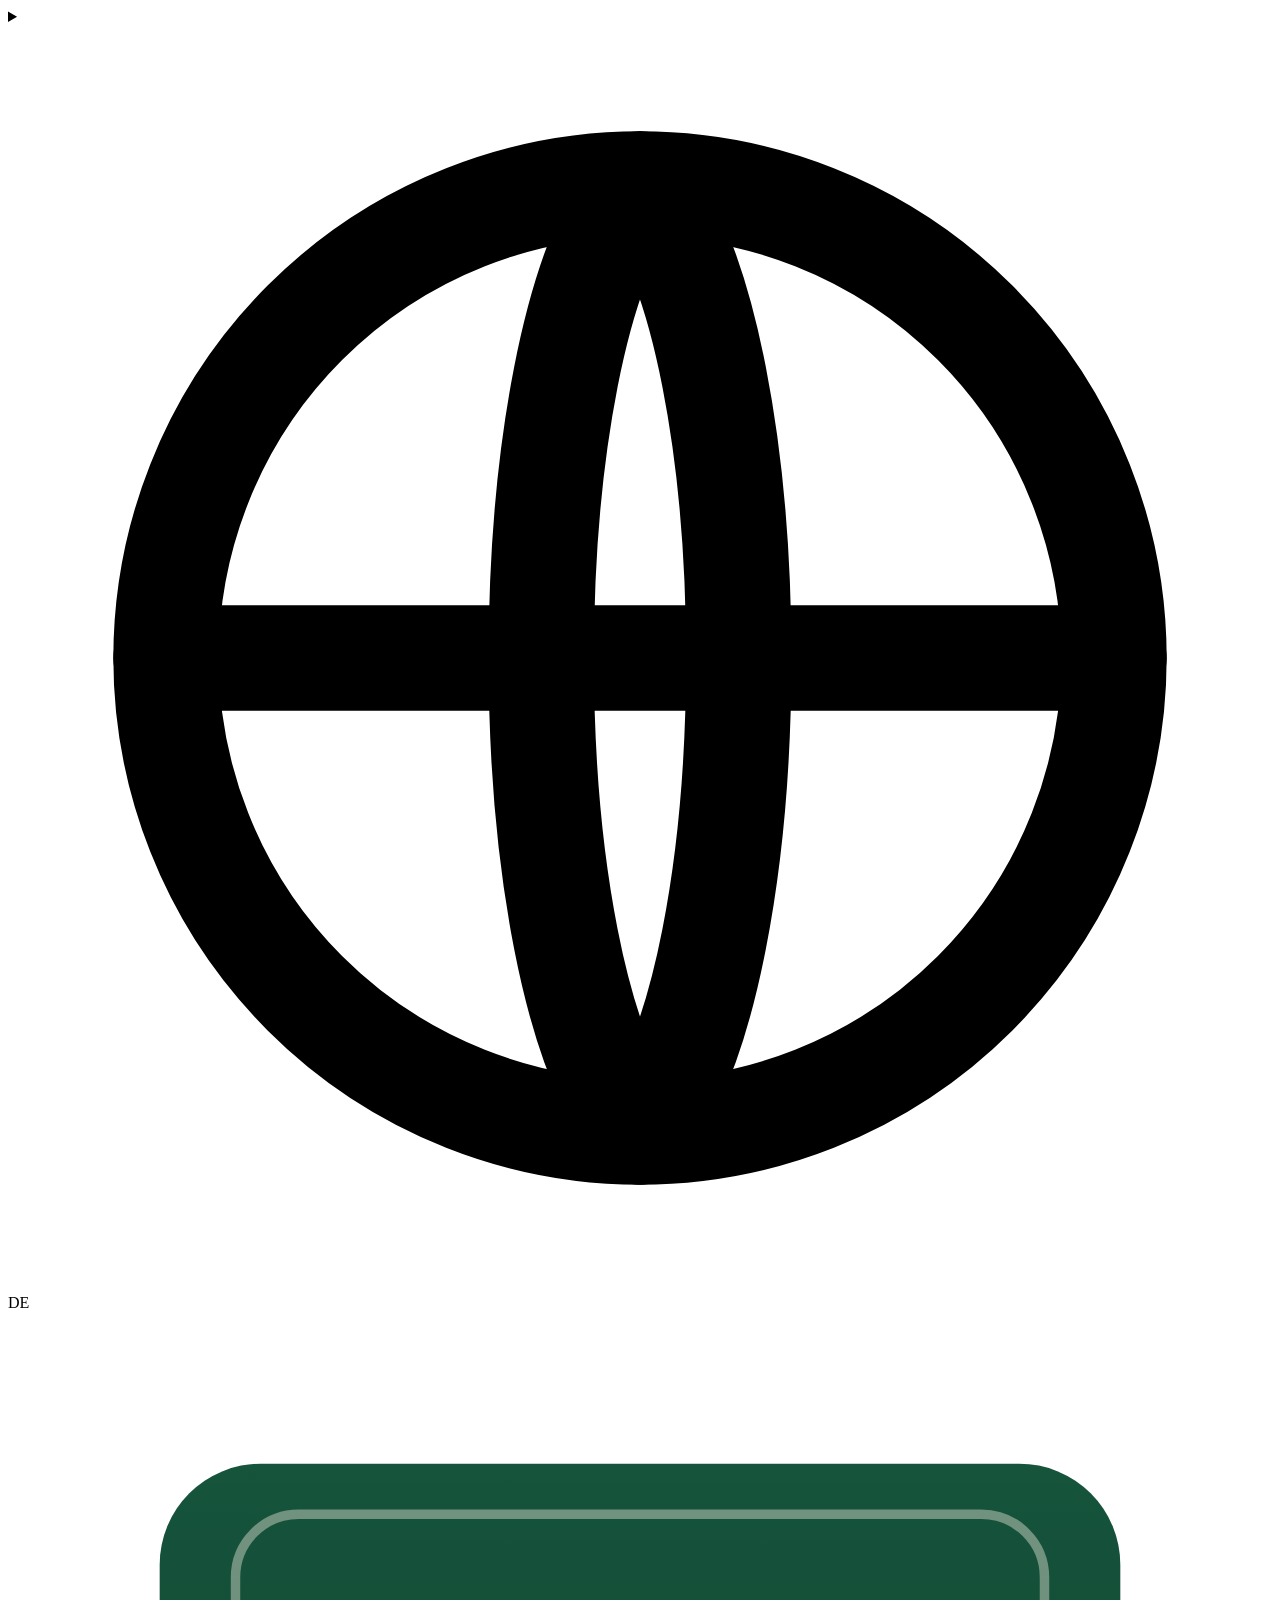
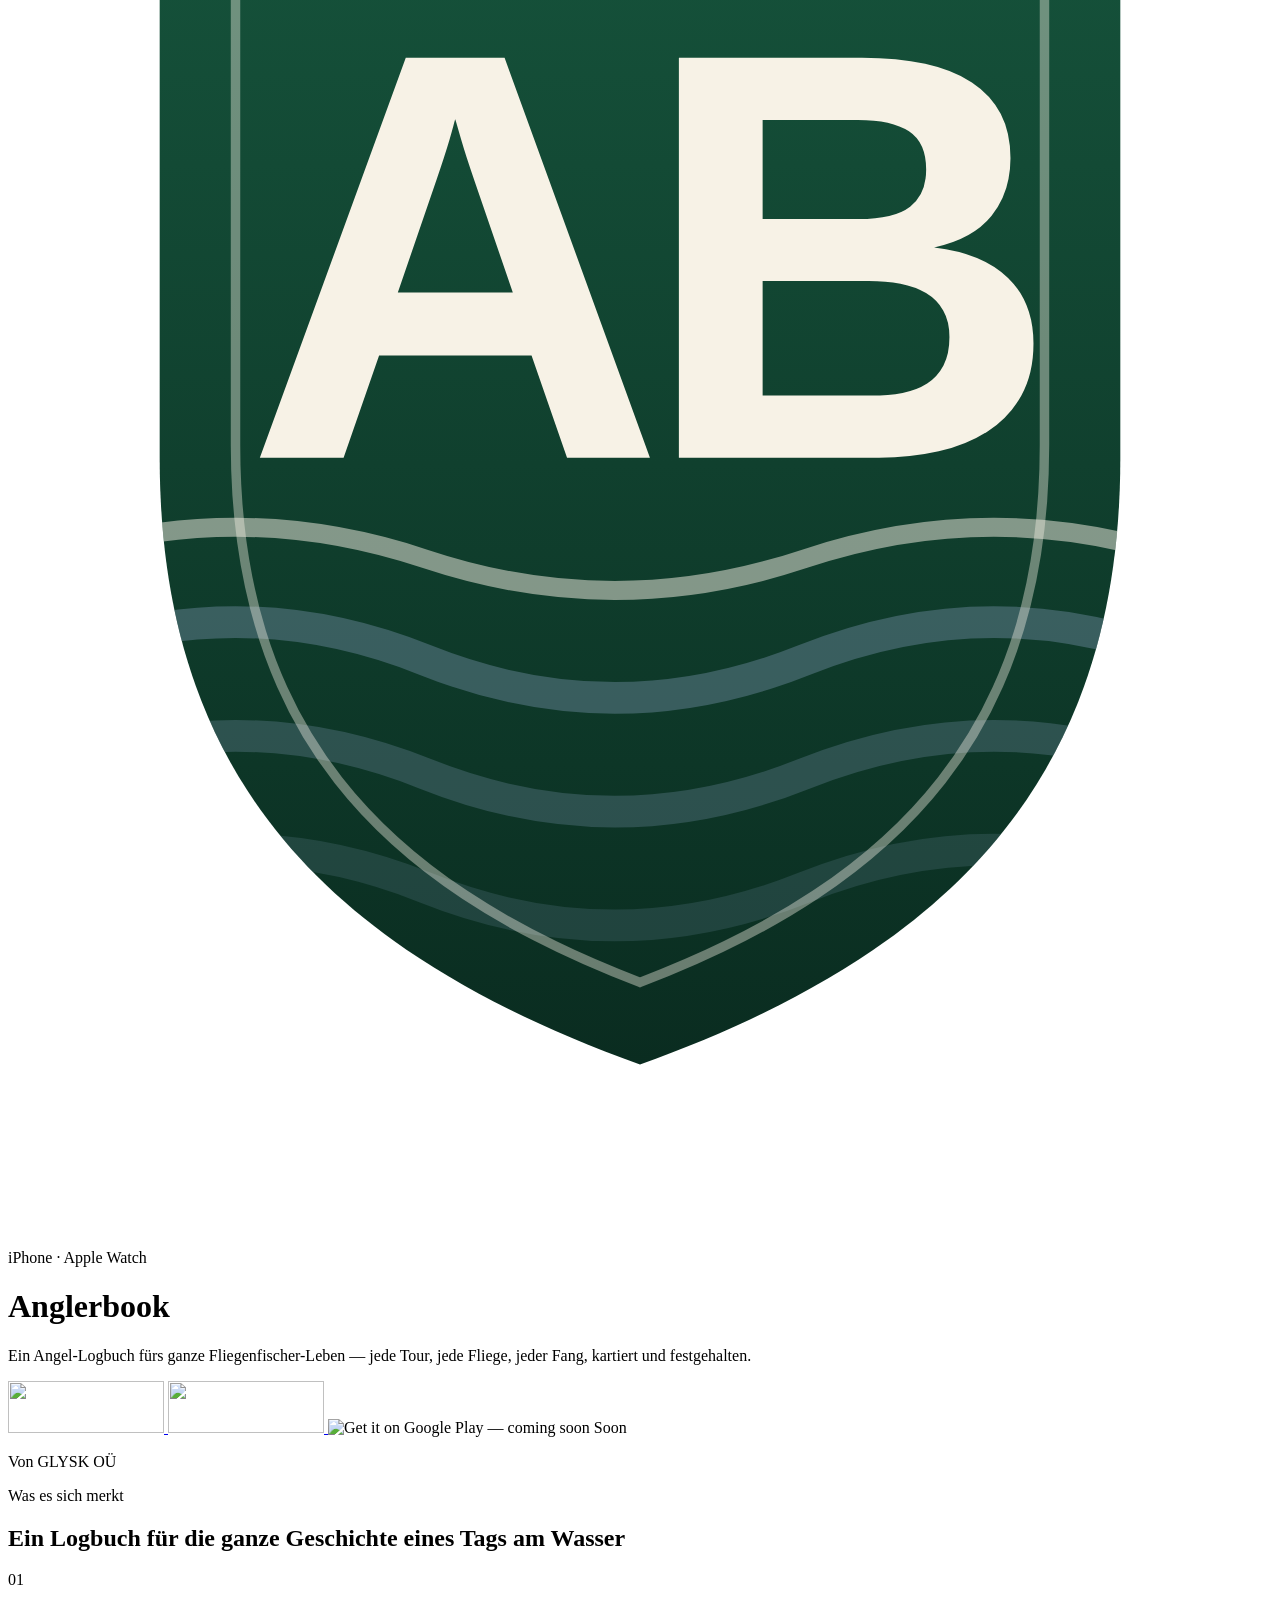
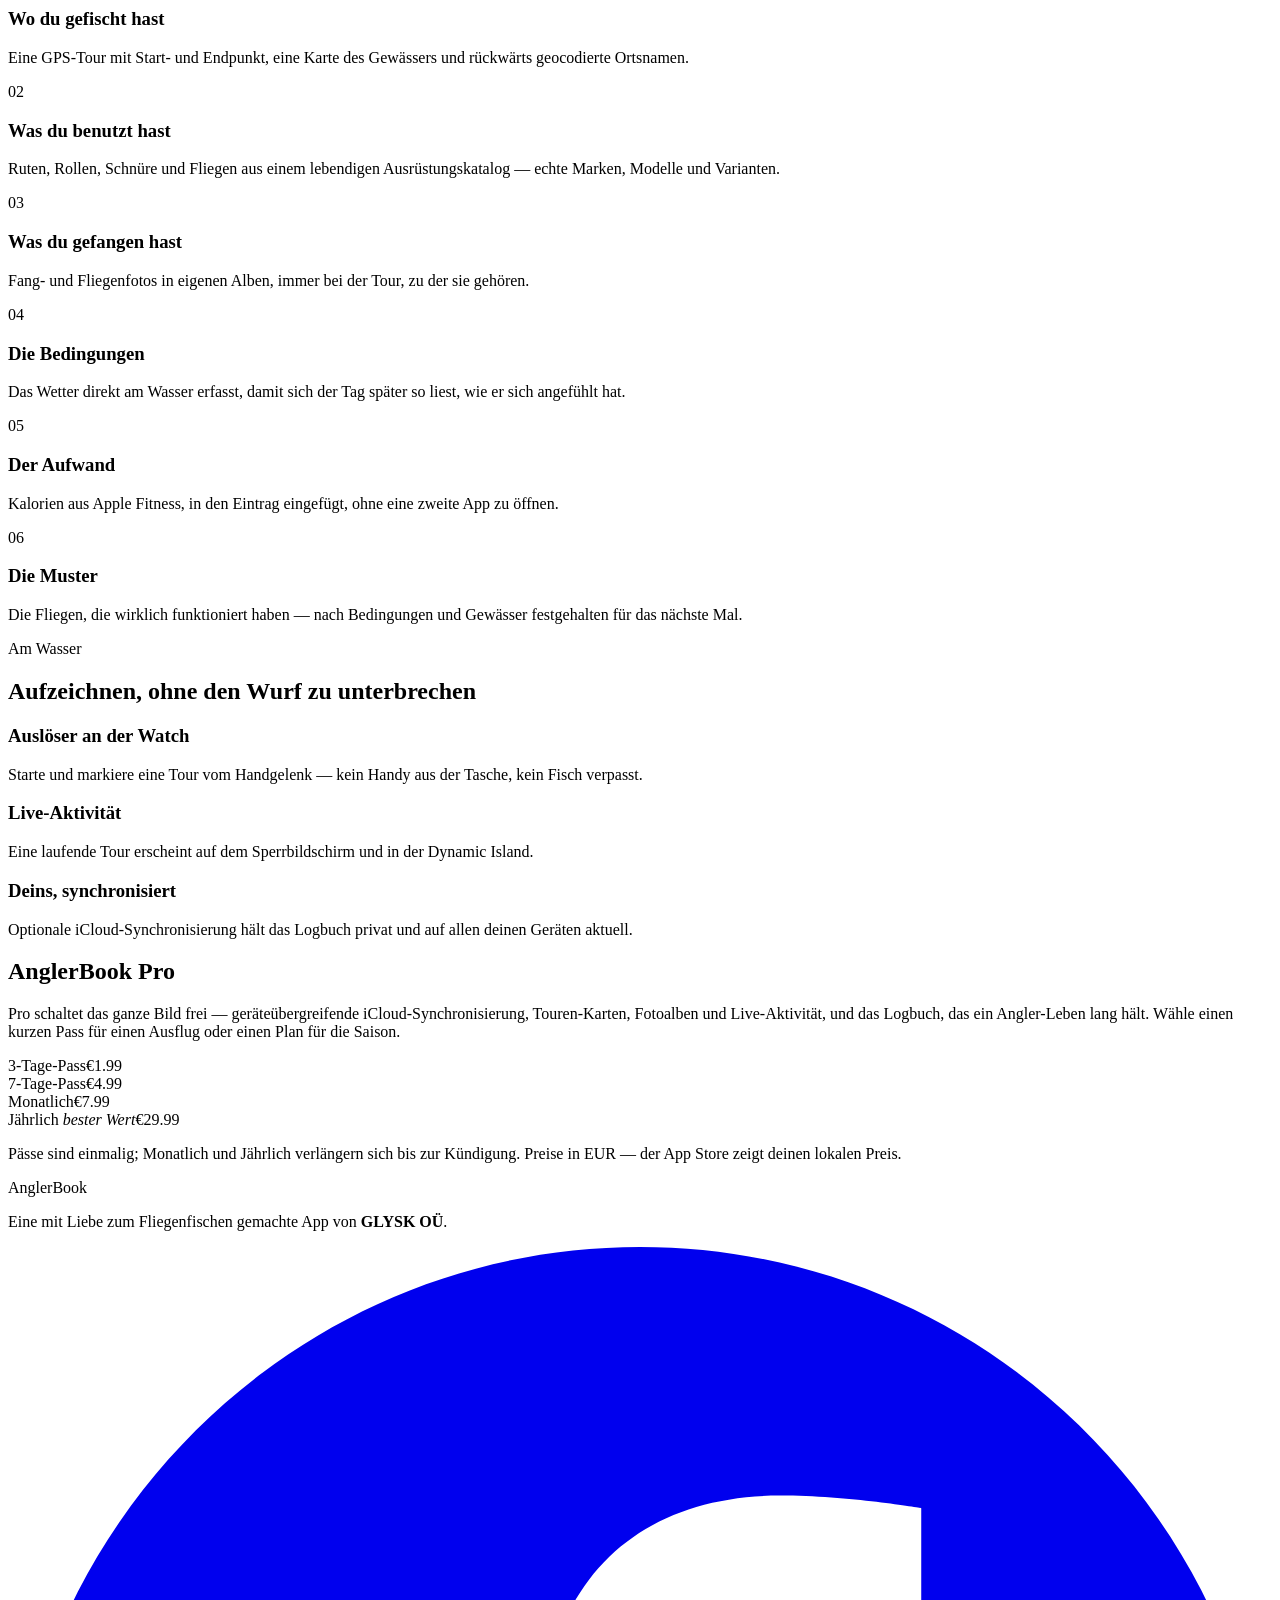
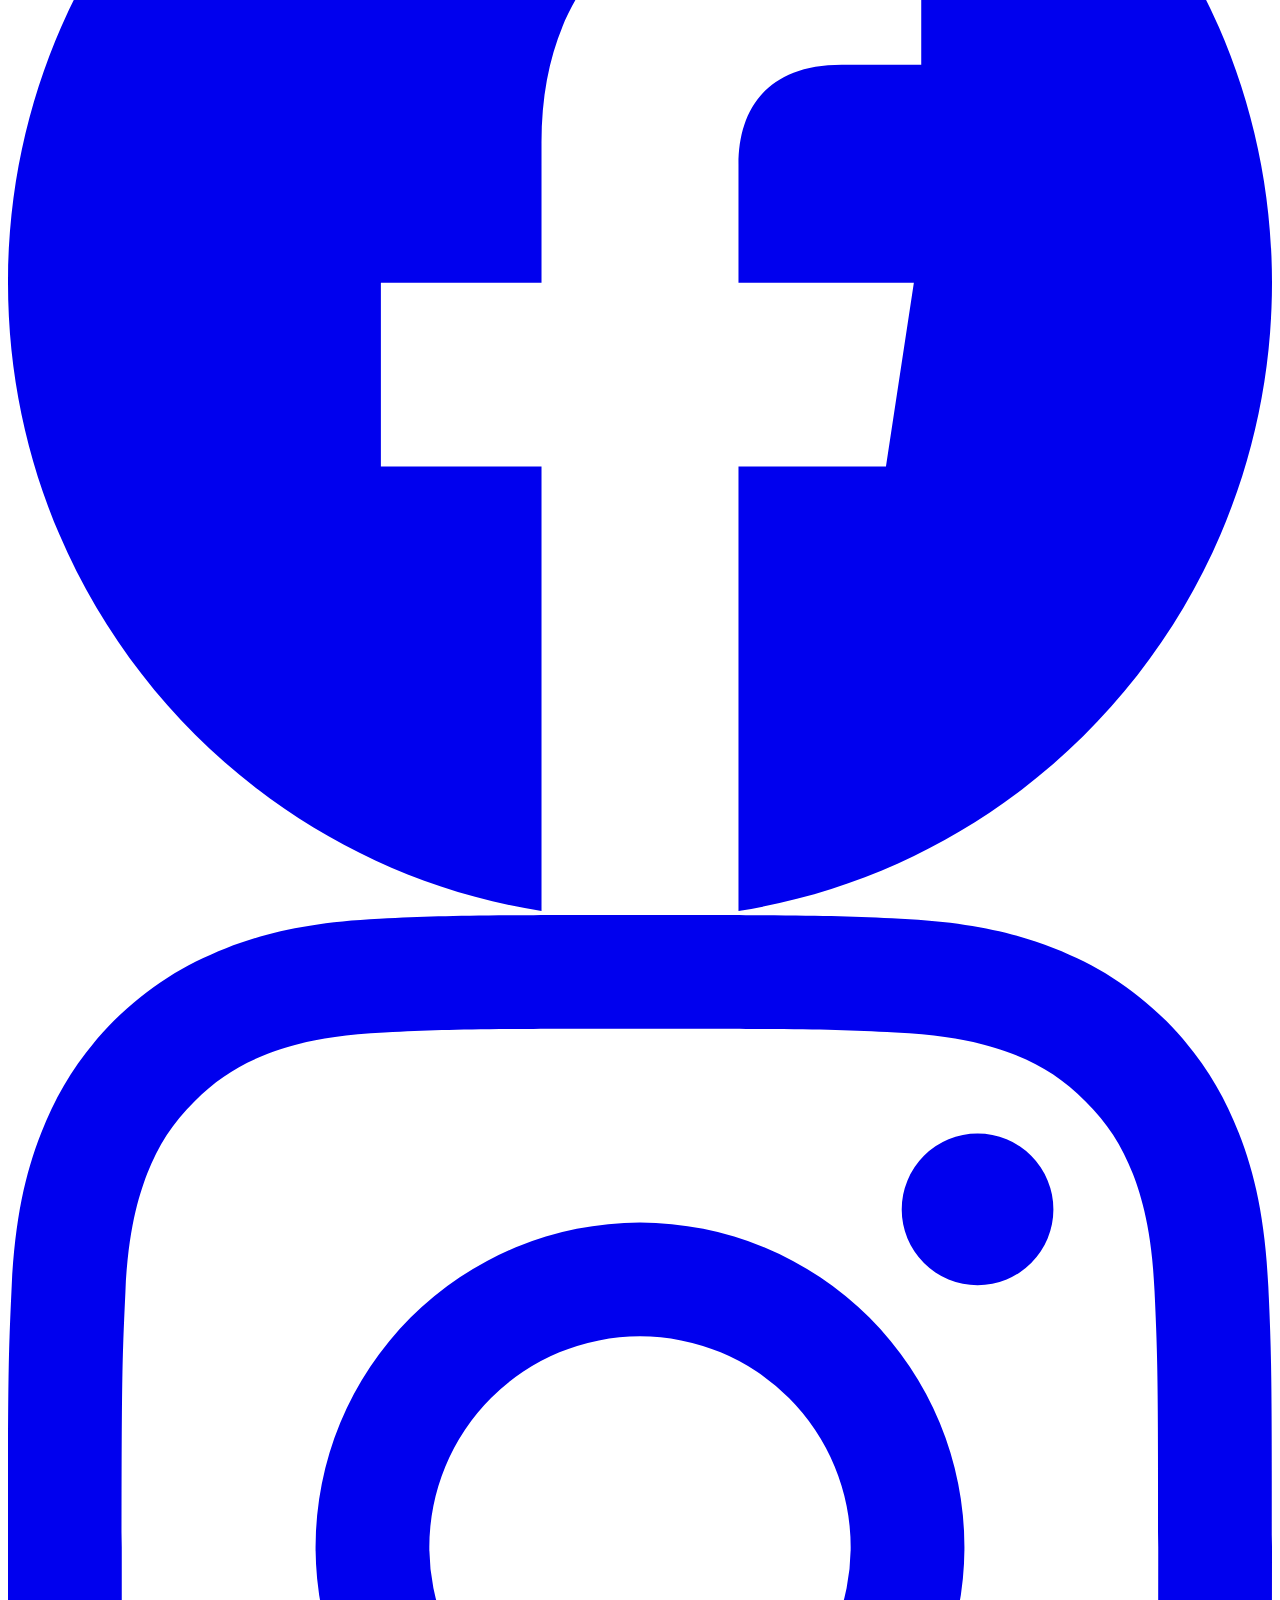
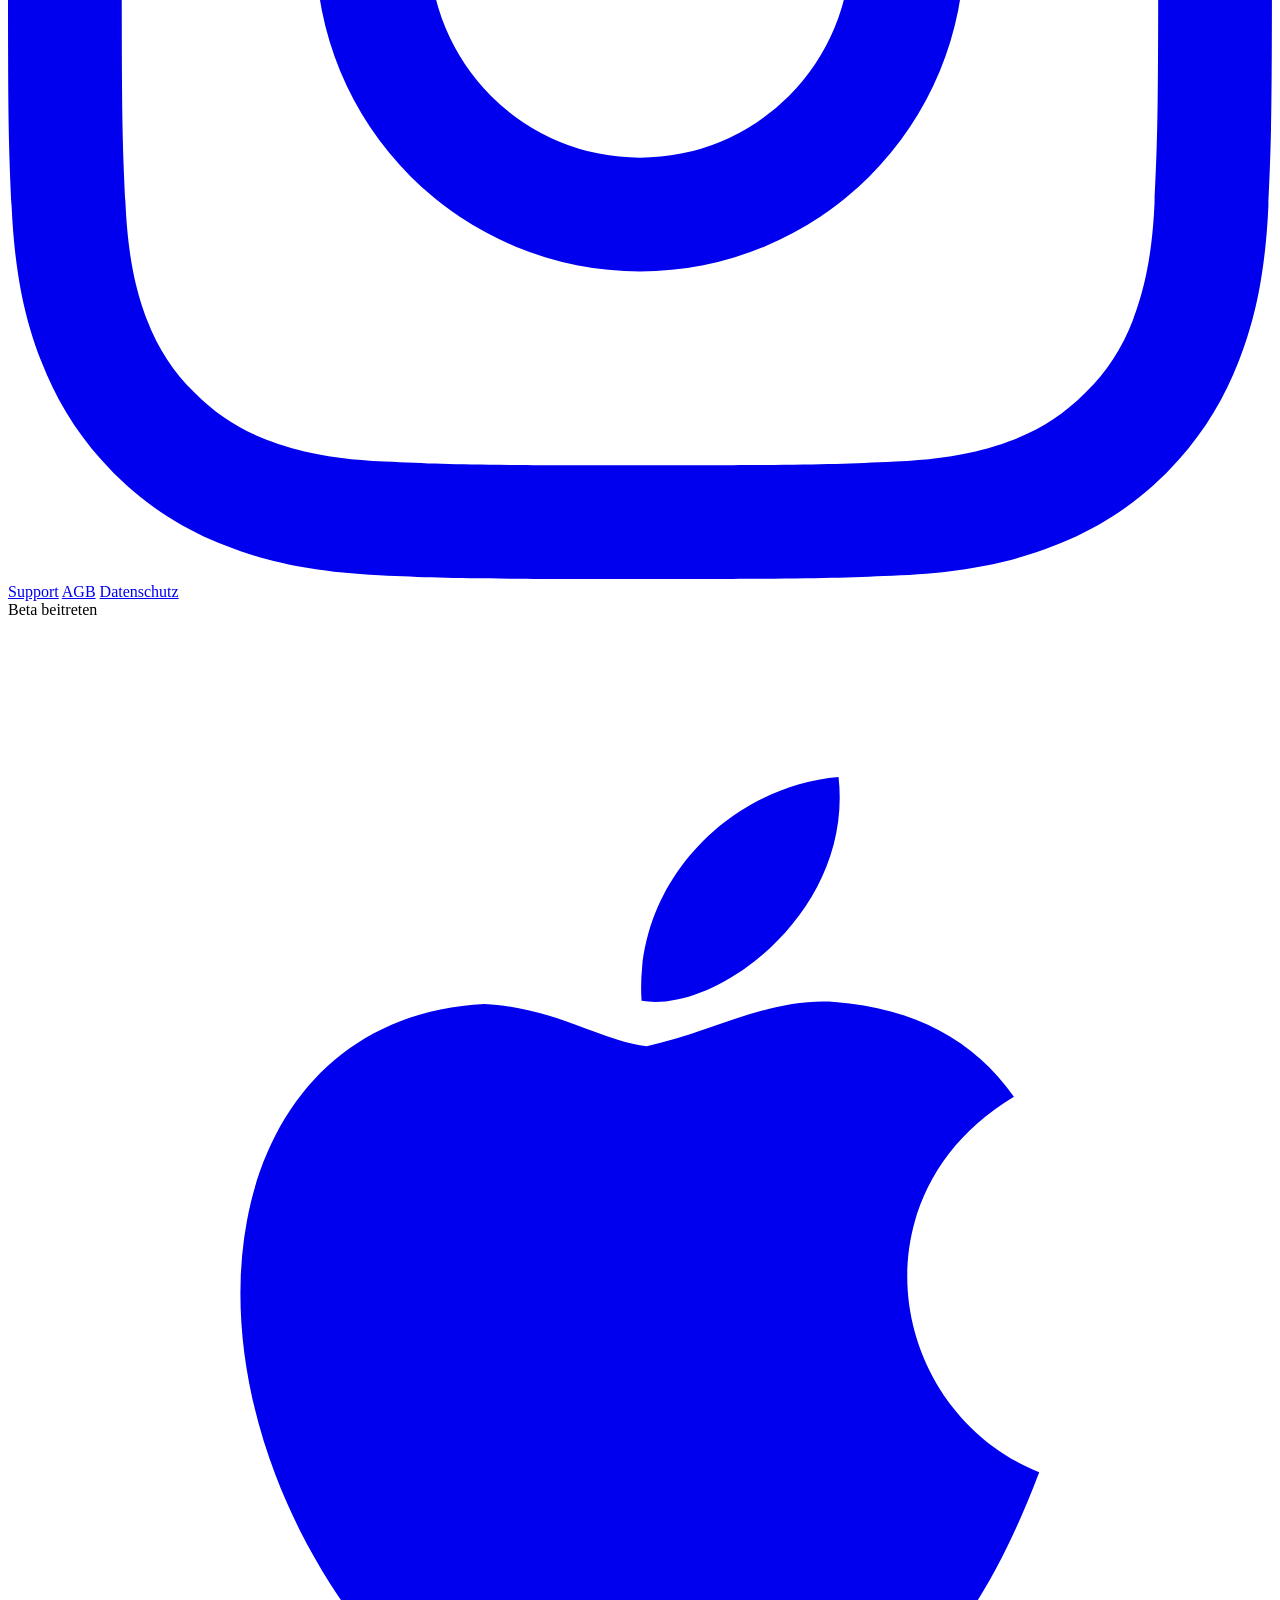
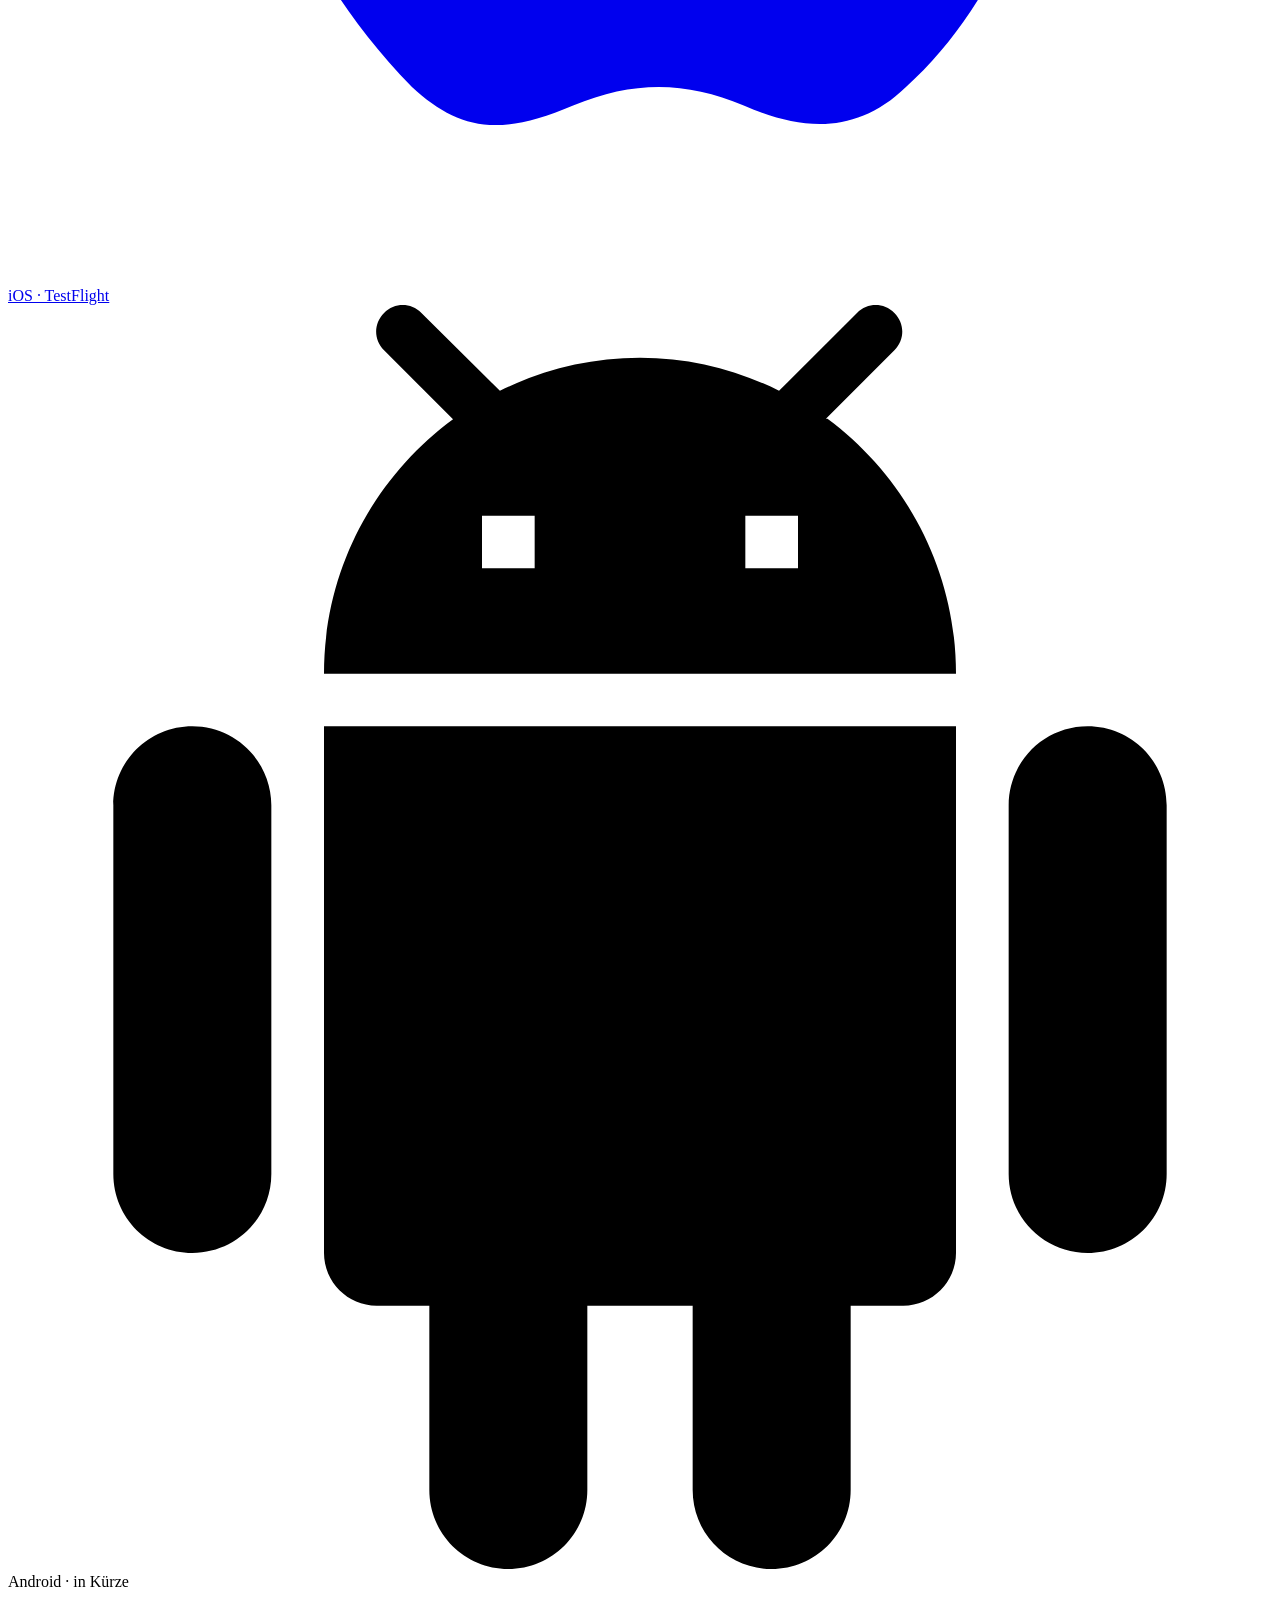
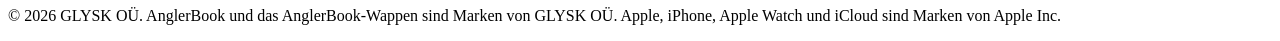
==== de/index.html @ 7aeb4dea "Remove the Gear catalog link from the site footer The catalog footer link is dropped from all eight " ====
<!DOCTYPE html>
<html lang="de">
<head>
<meta charset="utf-8">
<meta name="viewport" content="width=device-width, initial-scale=1">
<title>AnglerBook — Ein Angel-Logbuch fürs ganze Fliegenfischer-Leben</title>
<meta name="description" content="AnglerBook ist ein Fliegenfisch-Logbuch für iPhone und Apple Watch. Kartiere jede Tour, erfasse deine Ausrüstung und die Fliegen, die funktioniert haben, speichere Fangfotos und führe ein Logbuch, das ein Angler-Leben lang hält.">
<meta name="theme-color" content="#16543C">
<link rel="icon" href="/favicon.svg" type="image/svg+xml">
<link rel="apple-touch-icon" href="/favicon.svg">
<meta property="og:type" content="website">
<meta property="og:title" content="AnglerBook — Ein Angel-Logbuch fürs ganze Fliegenfischer-Leben">
<meta property="og:description" content="Kartiere jede Tour, erfasse deine Ausrüstung und die Fliegen, die funktioniert haben, und führe ein Logbuch, das ein Angler-Leben lang hält. Für iPhone und Apple Watch.">
<meta property="og:url" content="https://anglerbook.fun/de/">
<meta property="og:image" content="https://anglerbook.fun/og-image.png">
<meta name="twitter:card" content="summary_large_image">
<link rel="canonical" href="https://anglerbook.fun/de/">
<link rel="alternate" hreflang="en" href="https://anglerbook.fun/">
<link rel="alternate" hreflang="de" href="https://anglerbook.fun/de/">
<link rel="alternate" hreflang="it" href="https://anglerbook.fun/it/">
<link rel="alternate" hreflang="fr" href="https://anglerbook.fun/fr/">
<link rel="alternate" hreflang="x-default" href="https://anglerbook.fun/">
<link rel="stylesheet" href="/assets/style.css">
<script src="/assets/theme.js"></script>
</head>
<body>
<div id="site-controls">
  <details class="lang-menu">
    <summary class="lang-btn" aria-label="Sprache"><svg viewBox="0 0 24 24" fill="none" stroke="currentColor" stroke-width="2" stroke-linecap="round" stroke-linejoin="round"><circle cx="12" cy="12" r="9"/><line x1="3" y1="12" x2="21" y2="12"/><path d="M12 3c2.5 3 2.5 15 0 18M12 3c-2.5 3-2.5 15 0 18"/></svg><span>DE</span></summary>
    <div class="lang-pop">
      <a href="/">English</a>
      <a href="/de/" aria-current="true">Deutsch</a>
      <a href="/it/">Italiano</a>
      <a href="/fr/">Français</a>
    </div>
  </details>
</div>


<header class="hero">
  <div class="wrap">
    <div class="badge">
      <svg class="crest" viewBox="0 0 200 240" role="img" aria-label="AnglerBook-Wappen — ein AB-Monogramm über Wasser auf einem dunkelgrünen Schild">
        <defs>
          <linearGradient id="shieldG" x1="0" y1="0" x2="0" y2="1">
            <stop offset="0" stop-color="#16543C"/>
            <stop offset="1" stop-color="#0A2C20"/>
          </linearGradient>
          <clipPath id="shieldClip">
            <path d="M40,24 H160 a16,16 0 0 1 16,16 V118 C176,168 150,196 100,214 C50,196 24,168 24,118 V40 a16,16 0 0 1 16,-16 Z"/>
          </clipPath>
        </defs>
        <path d="M40,24 H160 a16,16 0 0 1 16,16 V118 C176,168 150,196 100,214 C50,196 24,168 24,118 V40 a16,16 0 0 1 16,-16 Z" fill="url(#shieldG)"/>
        <g clip-path="url(#shieldClip)">
          <g class="waterlines">
            <path d="M6,150 q30,-12 60,0 t60,0 t60,0 t60,0" fill="none" stroke="#5E7C8A" stroke-width="5" stroke-linecap="round" opacity="0.55"/>
            <path d="M6,168 q30,-12 60,0 t60,0 t60,0 t60,0" fill="none" stroke="#5E7C8A" stroke-width="5" stroke-linecap="round" opacity="0.40"/>
            <path d="M6,134 q30,-10 60,0 t60,0 t60,0 t60,0" fill="none" stroke="#F7F2E6" stroke-width="3" stroke-linecap="round" opacity="0.50"/>
            <path d="M6,186 q30,-12 60,0 t60,0 t60,0 t60,0" fill="none" stroke="#5E7C8A" stroke-width="5" stroke-linecap="round" opacity="0.26"/>
          </g>
        </g>
        <path d="M46,32 H154 a10,10 0 0 1 10,10 V116 C164,160 142,185 100,201 C58,185 36,160 36,116 V42 a10,10 0 0 1 10,-10 Z" fill="none" stroke="#F7F2E6" stroke-width="1.5" opacity="0.4"/>
        <text x="100" y="118" text-anchor="middle" fill="#F7F2E6" font-size="92" font-weight="800" font-family="'Big Shoulders Display', sans-serif" letter-spacing="-4">AB</text>
      </svg>

      <p class="eyebrow">iPhone · Apple Watch</p>
      <h1 class="wordmark">Angler<span class="b">book</span></h1>
      <p class="lede">Ein Angel-Logbuch fürs ganze Fliegenfischer-Leben — jede Tour, jede Fliege, jeder Fang, kartiert und festgehalten.</p>
      <div class="store-row">
<a class="appstore-cta" href="https://apps.apple.com/us/app/anglerbook/id6782159651" aria-label="AnglerBook im App Store laden">
        <img class="badge-light" src="/assets/app-store-badge-black-de.svg" alt="" width="156" height="52">
        <img class="badge-dark" src="/assets/app-store-badge-white-de.svg" alt="" width="156" height="52">
      </a>
        <span class="store-soon" role="img" aria-label="AnglerBook for Android — coming soon">
          <img class="gp-badge" src="/assets/google-play-badge.png" alt="Get it on Google Play — coming soon">
          <span class="soon-ribbon">Soon</span>
        </span>

      </div>
      <p class="credit">Von GLYSK&nbsp;OÜ</p>
    </div>
  </div>
</header>

<section id="log">
  <div class="wrap">
    <div class="section-head reveal">
      <span class="eyebrow">Was es sich merkt</span>
      <h2>Ein Logbuch für die ganze Geschichte eines Tags am Wasser</h2>
    </div>
  </div>
  <div class="features reveal">
    <div class="feature">
      <span class="num">01</span>
      <h3>Wo du gefischt hast</h3>
      <p>Eine GPS-Tour mit Start- und Endpunkt, eine Karte des Gewässers und rückwärts geocodierte Ortsnamen.</p>
    </div>
    <div class="feature">
      <span class="num">02</span>
      <h3>Was du benutzt hast</h3>
      <p>Ruten, Rollen, Schnüre und Fliegen aus einem lebendigen Ausrüstungskatalog — echte Marken, Modelle und Varianten.</p>
    </div>
    <div class="feature">
      <span class="num">03</span>
      <h3>Was du gefangen hast</h3>
      <p>Fang- und Fliegenfotos in eigenen Alben, immer bei der Tour, zu der sie gehören.</p>
    </div>
    <div class="feature">
      <span class="num">04</span>
      <h3>Die Bedingungen</h3>
      <p>Das Wetter direkt am Wasser erfasst, damit sich der Tag später so liest, wie er sich angefühlt hat.</p>
    </div>
    <div class="feature">
      <span class="num">05</span>
      <h3>Der Aufwand</h3>
      <p>Kalorien aus Apple Fitness, in den Eintrag eingefügt, ohne eine zweite App zu öffnen.</p>
    </div>
    <div class="feature">
      <span class="num">06</span>
      <h3>Die Muster</h3>
      <p>Die Fliegen, die wirklich funktioniert haben — nach Bedingungen und Gewässer festgehalten für das nächste Mal.</p>
    </div>
  </div>
</section>

<section class="band reveal">
  <div class="wrap">
    <div class="section-head">
      <span class="eyebrow">Am Wasser</span>
      <h2>Aufzeichnen, ohne den Wurf zu unterbrechen</h2>
    </div>
    <div class="grid">
      <div>
        <div class="line"></div>
        <h3>Auslöser an der Watch</h3>
        <p>Starte und markiere eine Tour vom Handgelenk — kein Handy aus der Tasche, kein Fisch verpasst.</p>
      </div>
      <div>
        <div class="line"></div>
        <h3>Live-Aktivität</h3>
        <p>Eine laufende Tour erscheint auf dem Sperrbildschirm und in der Dynamic Island.</p>
      </div>
      <div>
        <div class="line"></div>
        <h3>Deins, synchronisiert</h3>
        <p>Optionale iCloud-Synchronisierung hält das Logbuch privat und auf allen deinen Geräten aktuell.</p>
      </div>
    </div>
  </div>
</section>

<section class="pro" id="pro">
  <div class="wrap">
    <div class="panel reveal">
      <div>
        <h2>AnglerBook Pro</h2>
        <p>Pro schaltet das ganze Bild frei — geräteübergreifende iCloud-Synchronisierung, Touren-Karten, Fotoalben und Live-Aktivität, und das Logbuch, das ein Angler-Leben lang hält. Wähle einen kurzen Pass für einen Ausflug oder einen Plan für die Saison.</p>
      </div>
      <div class="pro-plans-col">
        <div class="pro-plans">
          <div class="plan"><span class="plan-name">3-Tage-Pass</span><span class="plan-price">&euro;1.99</span></div>
          <div class="plan"><span class="plan-name">7-Tage-Pass</span><span class="plan-price">&euro;4.99</span></div>
          <div class="plan"><span class="plan-name">Monatlich</span><span class="plan-price">&euro;7.99</span></div>
          <div class="plan is-best"><span class="plan-name">Jährlich <em>bester Wert</em></span><span class="plan-price">&euro;29.99</span></div>
        </div>
        <p class="plan-foot">Pässe sind einmalig; Monatlich und Jährlich verlängern sich bis zur Kündigung. Preise in EUR — der App Store zeigt deinen lokalen Preis.</p>
      </div>
    </div>
  </div>
</section>

<footer class="site-foot">
  <div class="wrap">
    <div class="foot-grid">
      <div>
        <div class="foot-mark">AnglerBook</div>
        <p class="foot-credit">Eine mit Liebe zum Fliegenfischen gemachte App von <strong>GLYSK&nbsp;OÜ</strong>.</p>
        <div class="foot-social">
          <a href="https://www.facebook.com/profile.php?id=61591862342798" target="_blank" rel="noopener" aria-label="AnglerBook on Facebook"><svg viewBox="0 0 24 24" fill="currentColor" aria-hidden="true"><path d="M24 12.07C24 5.4 18.63 0 12 0S0 5.4 0 12.07C0 18.1 4.39 23.1 10.13 24v-8.44H7.08v-3.49h3.05V9.41c0-3.02 1.79-4.69 4.53-4.69 1.31 0 2.68.24 2.68.24v2.97h-1.51c-1.49 0-1.96.93-1.96 1.89v2.25h3.33l-.53 3.49h-2.8V24C19.61 23.1 24 18.1 24 12.07z"/></svg></a>
          <a href="https://www.instagram.com/anglerbook.fun/" target="_blank" rel="noopener" aria-label="AnglerBook on Instagram"><svg viewBox="0 0 24 24" fill="currentColor" aria-hidden="true"><path d="M12 2.16c3.2 0 3.58.01 4.85.07 1.17.05 1.8.25 2.23.41.56.22.96.48 1.38.9.42.42.68.82.9 1.38.16.42.36 1.06.41 2.23.06 1.27.07 1.65.07 4.85s-.01 3.58-.07 4.85c-.05 1.17-.25 1.8-.41 2.23-.22.56-.48.96-.9 1.38-.42.42-.82.68-1.38.9-.42.16-1.06.36-2.23.41-1.27.06-1.65.07-4.85.07s-3.58-.01-4.85-.07c-1.17-.05-1.8-.25-2.23-.41-.56-.22-.96-.48-1.38-.9-.42-.42-.68-.82-.9-1.38-.16-.42-.36-1.06-.41-2.23-.06-1.27-.07-1.65-.07-4.85s.01-3.58.07-4.85c.05-1.17.25-1.8.41-2.23.22-.56.48-.96.9-1.38.42-.42.82-.68 1.38-.9.42-.16 1.06-.36 2.23-.41 1.27-.06 1.65-.07 4.85-.07M12 0C8.74 0 8.33.01 7.05.07 5.78.13 4.9.33 4.14.63 3.35.94 2.68 1.35 2.01 2.01 1.35 2.68.94 3.35.63 4.14.33 4.9.13 5.78.07 7.05.01 8.33 0 8.74 0 12s.01 3.67.07 4.95c.06 1.27.26 2.15.56 2.91.31.79.72 1.46 1.38 2.13.67.66 1.34 1.07 2.13 1.38.76.3 1.64.5 2.91.56C8.33 23.99 8.74 24 12 24s3.67-.01 4.95-.07c1.27-.06 2.15-.26 2.91-.56.79-.31 1.46-.72 2.13-1.38.66-.67 1.07-1.34 1.38-2.13.3-.76.5-1.64.56-2.91.06-1.28.07-1.69.07-4.95s-.01-3.67-.07-4.95c-.06-1.27-.26-2.15-.56-2.91-.31-.79-.72-1.46-1.38-2.13-.67-.66-1.34-1.07-2.13-1.38-.76-.3-1.64-.5-2.91-.56C15.67.01 15.26 0 12 0z M12 5.84A6.16 6.16 0 1 0 12 18.16 6.16 6.16 0 0 0 12 5.84M12 16a4 4 0 1 1 0-8 4 4 0 0 1 0 8z M18.41 4.15a1.44 1.44 0 1 0 0 2.88 1.44 1.44 0 0 0 0-2.88z"/></svg></a>
        </div>

      </div>
      <nav class="foot-links" aria-label="Fußzeile">
        <a href="/support.html">Support</a>
        <a href="/terms.html">AGB</a>
        <a href="/privacy.html">Datenschutz</a>
      </nav>
    </div>
    <div class="foot-beta">
      <span class="foot-beta-label">Beta beitreten</span>
      <a class="beta-btn" href="https://testflight.apple.com/join/9vwJfqD3" target="_blank" rel="noopener">
        <svg viewBox="0 0 24 24" aria-hidden="true" fill="currentColor"><path d="M17.05 20.28c-.98.95-2.05.8-3.08.35-1.09-.46-2.09-.48-3.24 0-1.44.62-2.2.44-3.06-.35C2.79 15.25 3.51 7.59 9.05 7.31c1.35.07 2.29.74 3.08.8 1.18-.24 2.31-.93 3.57-.84 1.51.12 2.65.72 3.4 1.8-3.12 1.87-2.38 5.98.48 7.13-.57 1.5-1.31 2.99-2.54 4.09zM12.03 7.25c-.15-2.23 1.66-4.07 3.74-4.25.29 2.58-2.34 4.5-3.74 4.25z"/></svg>
        iOS &middot; TestFlight
      </a>
      <span class="beta-btn is-soon" aria-disabled="true">
        <svg viewBox="0 0 24 24" aria-hidden="true" fill="currentColor"><path d="M6 18c0 .55.45 1 1 1h1v3.5c0 .83.67 1.5 1.5 1.5s1.5-.67 1.5-1.5V19h2v3.5c0 .83.67 1.5 1.5 1.5s1.5-.67 1.5-1.5V19h1c.55 0 1-.45 1-1V8H6v10zM3.5 8C2.67 8 2 8.67 2 9.5v7c0 .83.67 1.5 1.5 1.5S5 17.33 5 16.5v-7C5 8.67 4.33 8 3.5 8zm17 0c-.83 0-1.5.67-1.5 1.5v7c0 .83.67 1.5 1.5 1.5s1.5-.67 1.5-1.5v-7c0-.83-.67-1.5-1.5-1.5zm-4.97-5.84l1.3-1.3c.2-.2.2-.51 0-.71-.2-.2-.51-.2-.71 0l-1.48 1.48C13.85 1.23 12.95 1 12 1c-.96 0-1.86.23-2.66.63L7.85.15c-.2-.2-.51-.2-.71 0-.2.2-.2.51 0 .71l1.31 1.31C6.97 3.26 6 5.01 6 7h12c0-1.99-.97-3.75-2.44-4.84zM10 5H9V4h1v1zm5 0h-1V4h1v1z"/></svg>
        Android &middot; in Kürze
      </span>
    </div>
    <p class="foot-legal">© <span id="yr">2026</span> GLYSK&nbsp;OÜ. AnglerBook und das AnglerBook-Wappen sind Marken von GLYSK&nbsp;OÜ. Apple, iPhone, Apple Watch und iCloud sind Marken von Apple Inc.</p>
  </div>
</footer>

<script>
  document.getElementById('yr').textContent = new Date().getFullYear();
  (function () {
    var els = document.querySelectorAll('.reveal');
    if (!('IntersectionObserver' in window)) { els.forEach(function(e){e.classList.add('in');}); return; }
    var io = new IntersectionObserver(function (entries) {
      entries.forEach(function (en) { if (en.isIntersecting) { en.target.classList.add('in'); io.unobserve(en.target); } });
    }, { rootMargin: '0px 0px -8% 0px' });
    els.forEach(function (e) { io.observe(e); });
  })();
</script>
</body>
</html>
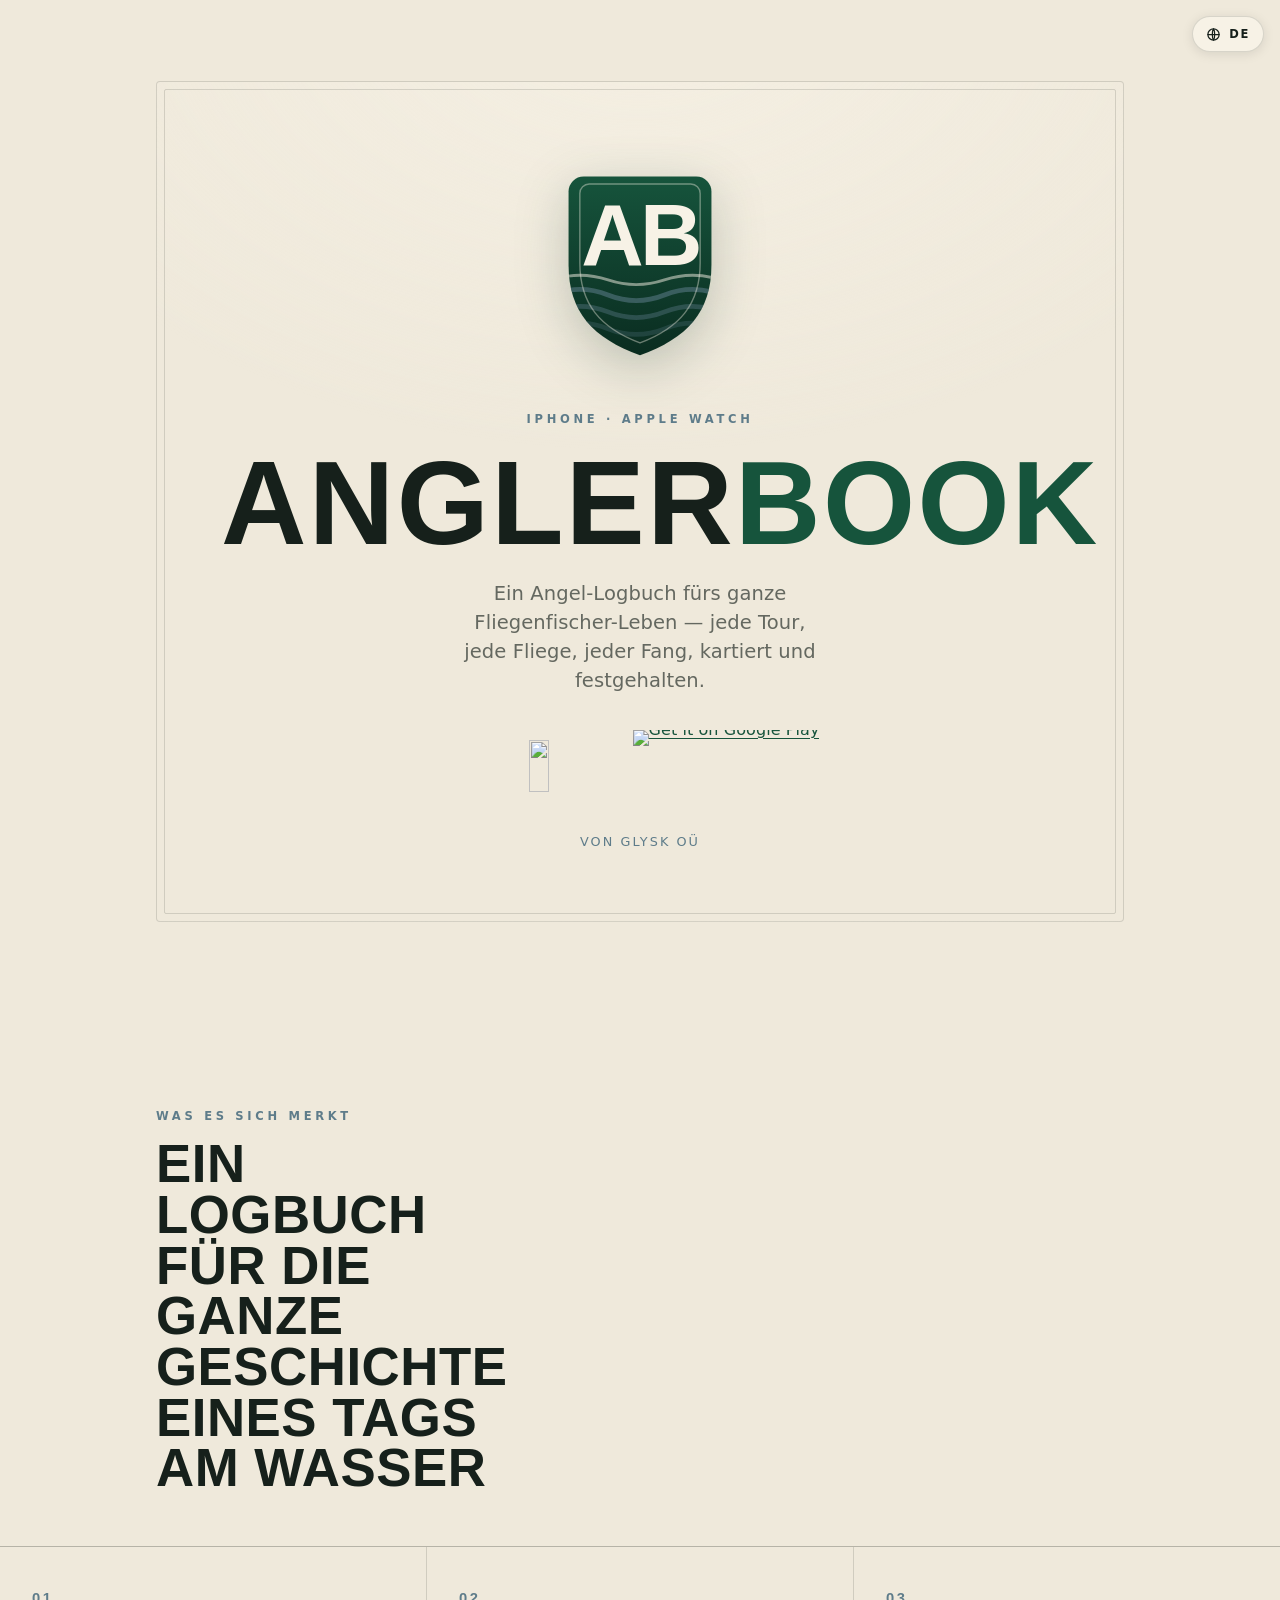
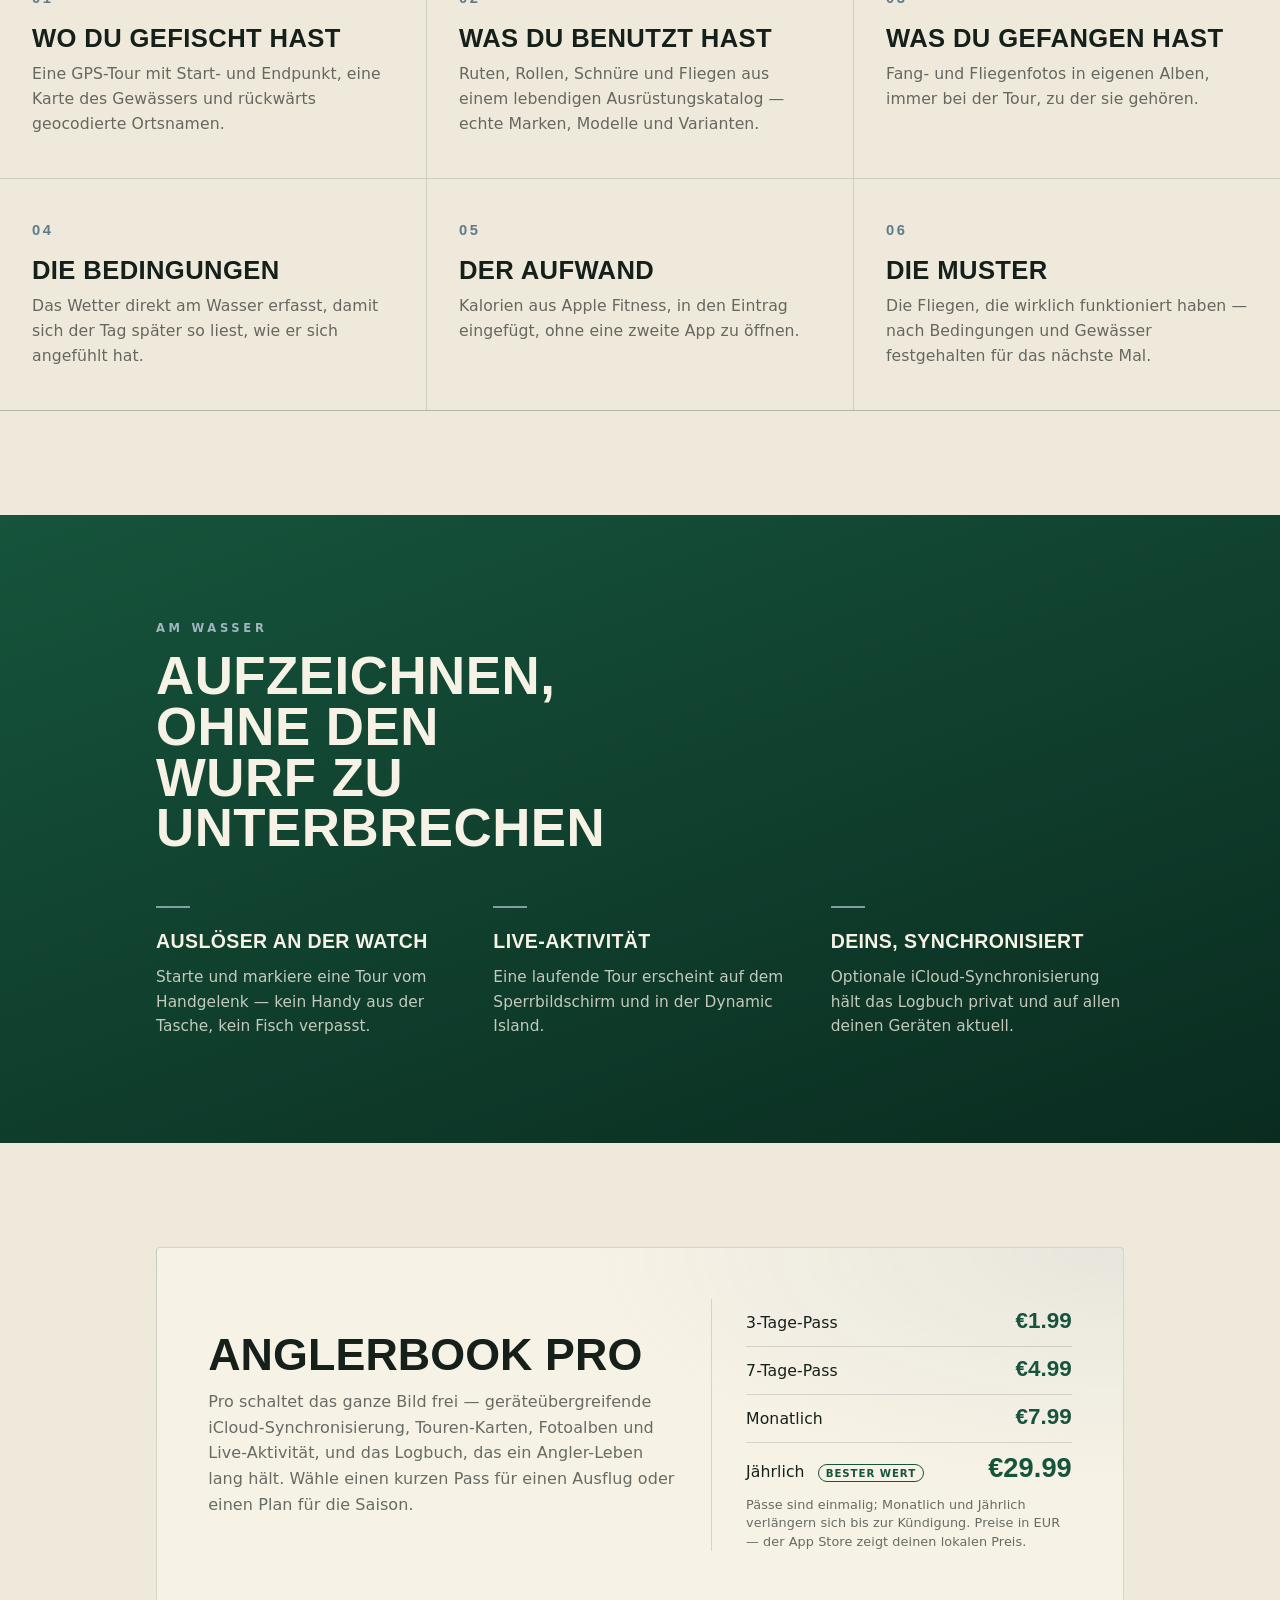
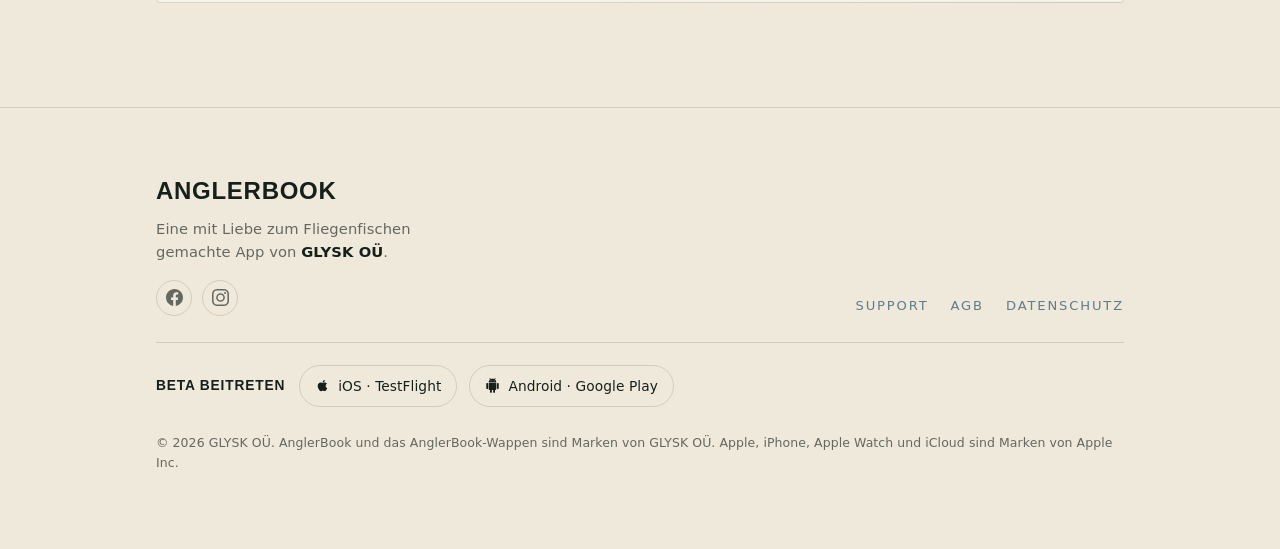
==== commit ecfbce0a: "Android released: Google Play badge now live and clickable; footer Android links to Play (was coming" ====
--- a/de/index.html
+++ b/de/index.html
@@ -71,10 +71,7 @@
         <img class="badge-light" src="/assets/app-store-badge-black-de.svg" alt="" width="156" height="52">
         <img class="badge-dark" src="/assets/app-store-badge-white-de.svg" alt="" width="156" height="52">
       </a>
-        <span class="store-soon" role="img" aria-label="AnglerBook for Android — coming soon">
-          <img class="gp-badge" src="/assets/google-play-badge.png" alt="Get it on Google Play — coming soon">
-          <span class="soon-ribbon">Soon</span>
-        </span>
+        <a class="gp-cta" href="https://play.google.com/store/apps/details?id=eu.glysk.anglerbook" aria-label="Get AnglerBook on Google Play"><img class="gp-badge" src="/assets/google-play-badge.png" alt="Get it on Google Play"></a>
 
       </div>
       <p class="credit">Von GLYSK&nbsp;OÜ</p>
@@ -193,10 +190,10 @@
         <svg viewBox="0 0 24 24" aria-hidden="true" fill="currentColor"><path d="M17.05 20.28c-.98.95-2.05.8-3.08.35-1.09-.46-2.09-.48-3.24 0-1.44.62-2.2.44-3.06-.35C2.79 15.25 3.51 7.59 9.05 7.31c1.35.07 2.29.74 3.08.8 1.18-.24 2.31-.93 3.57-.84 1.51.12 2.65.72 3.4 1.8-3.12 1.87-2.38 5.98.48 7.13-.57 1.5-1.31 2.99-2.54 4.09zM12.03 7.25c-.15-2.23 1.66-4.07 3.74-4.25.29 2.58-2.34 4.5-3.74 4.25z"/></svg>
         iOS &middot; TestFlight
       </a>
-      <span class="beta-btn is-soon" aria-disabled="true">
+      <a class="beta-btn" href="https://play.google.com/store/apps/details?id=eu.glysk.anglerbook" target="_blank" rel="noopener">
         <svg viewBox="0 0 24 24" aria-hidden="true" fill="currentColor"><path d="M6 18c0 .55.45 1 1 1h1v3.5c0 .83.67 1.5 1.5 1.5s1.5-.67 1.5-1.5V19h2v3.5c0 .83.67 1.5 1.5 1.5s1.5-.67 1.5-1.5V19h1c.55 0 1-.45 1-1V8H6v10zM3.5 8C2.67 8 2 8.67 2 9.5v7c0 .83.67 1.5 1.5 1.5S5 17.33 5 16.5v-7C5 8.67 4.33 8 3.5 8zm17 0c-.83 0-1.5.67-1.5 1.5v7c0 .83.67 1.5 1.5 1.5s1.5-.67 1.5-1.5v-7c0-.83-.67-1.5-1.5-1.5zm-4.97-5.84l1.3-1.3c.2-.2.2-.51 0-.71-.2-.2-.51-.2-.71 0l-1.48 1.48C13.85 1.23 12.95 1 12 1c-.96 0-1.86.23-2.66.63L7.85.15c-.2-.2-.51-.2-.71 0-.2.2-.2.51 0 .71l1.31 1.31C6.97 3.26 6 5.01 6 7h12c0-1.99-.97-3.75-2.44-4.84zM10 5H9V4h1v1zm5 0h-1V4h1v1z"/></svg>
-        Android &middot; in Kürze
-      </span>
+        Android &middot; Google Play
+      </a>
     </div>
     <p class="foot-legal">© <span id="yr">2026</span> GLYSK&nbsp;OÜ. AnglerBook und das AnglerBook-Wappen sind Marken von GLYSK&nbsp;OÜ. Apple, iPhone, Apple Watch und iCloud sind Marken von Apple Inc.</p>
   </div>
--- a/assets/style.css
+++ b/assets/style.css
@@ -0,0 +1,502 @@
+@import url("fonts/fonts.css");
+
+/* ---- Brand tokens ---- */
+:root {
+  --sand:        #EFE9DB;
+  --sand-deep:   #E5DCC8;
+  --cream:       #F7F2E6;
+  --green:       #16543C;
+  --green-deep:  #0A2C20;
+  --slate:       #5E7C8A;
+  --slate-light: #9FB7C0;
+  --ink:         #16201B;
+  --ink-soft:    rgba(22, 32, 27, 0.64);
+  --ink-faint:   rgba(22, 32, 27, 0.14);
+
+  --display: "Big Shoulders Display", "Arial Narrow", sans-serif;
+  --body:    "Outfit", system-ui, -apple-system, sans-serif;
+
+  --maxw: 1080px;
+  --gutter: clamp(20px, 5vw, 56px);
+}
+
+*, *::before, *::after { box-sizing: border-box; }
+
+html { -webkit-text-size-adjust: 100%; }
+
+body {
+  margin: 0;
+  background: var(--sand);
+  color: var(--ink);
+  font-family: var(--body);
+  font-weight: 400;
+  line-height: 1.6;
+  letter-spacing: 0.005em;
+  -webkit-font-smoothing: antialiased;
+  text-rendering: optimizeLegibility;
+}
+
+::selection { background: var(--green); color: var(--cream); }
+
+a { color: var(--green); text-decoration-thickness: 1px; text-underline-offset: 3px; }
+a:hover { color: var(--green-deep); }
+
+:focus-visible {
+  outline: 2px solid var(--green);
+  outline-offset: 3px;
+  border-radius: 2px;
+}
+
+img, svg { display: block; max-width: 100%; }
+
+.wrap { width: 100%; max-width: var(--maxw); margin-inline: auto; padding-inline: var(--gutter); }
+
+.eyebrow {
+  font-family: var(--body);
+  font-weight: 600;
+  font-size: 0.72rem;
+  letter-spacing: 0.32em;
+  text-transform: uppercase;
+  color: var(--slate);
+}
+
+/* ---- Wordmark ---- */
+.wordmark {
+  font-family: var(--display);
+  font-weight: 800;
+  letter-spacing: 0.02em;
+  line-height: 0.9;
+  text-transform: uppercase;
+  color: var(--ink);
+  margin: 0;
+}
+
+/* ================= HERO ================= */
+.hero {
+  min-height: 100svh;
+  display: grid;
+  place-items: center;
+  padding: clamp(40px, 9vh, 96px) 0;
+}
+
+.badge {
+  position: relative;
+  width: 100%;
+  text-align: center;
+  padding: clamp(34px, 6vw, 72px) clamp(22px, 5vw, 64px) clamp(30px, 5vw, 56px);
+  border: 1px solid var(--ink-faint);
+  border-radius: 4px;
+  background:
+    radial-gradient(120% 90% at 50% -10%, rgba(247,242,230,0.7), transparent 60%),
+    var(--sand);
+}
+/* fine inner keyline echoing the crest card */
+.badge::after {
+  content: "";
+  position: absolute;
+  inset: 7px;
+  border: 1px solid var(--ink-faint);
+  border-radius: 2px;
+  pointer-events: none;
+}
+
+.crest {
+  width: clamp(124px, 22vw, 188px);
+  height: auto;
+  margin: 0 auto clamp(20px, 3vw, 30px);
+  filter: drop-shadow(0 14px 26px rgba(10, 44, 32, 0.22));
+}
+
+.hero .eyebrow { margin-bottom: clamp(16px, 2.4vw, 22px); }
+
+.hero .wordmark {
+  font-size: clamp(3.1rem, 13vw, 7.4rem);
+  margin-bottom: clamp(16px, 2.2vw, 22px);
+}
+.hero .wordmark .b { color: var(--green); }
+
+.lede {
+  max-width: 30ch;
+  margin: 0 auto clamp(26px, 3.4vw, 34px);
+  font-size: clamp(1.02rem, 2.4vw, 1.22rem);
+  line-height: 1.5;
+  color: var(--ink-soft);
+}
+
+.pill {
+  display: inline-flex;
+  align-items: center;
+  gap: 10px;
+  padding: 11px 20px;
+  border-radius: 999px;
+  background: var(--green);
+  color: var(--cream);
+  font-weight: 500;
+  font-size: 0.92rem;
+  letter-spacing: 0.01em;
+}
+.pill .dot {
+  width: 7px; height: 7px; border-radius: 50%;
+  background: var(--slate-light);
+  box-shadow: 0 0 0 0 rgba(159,183,192,0.7);
+  animation: pulse 2.6s ease-out infinite;
+}
+.hero .credit {
+  margin-top: clamp(22px, 3vw, 30px);
+  font-size: 0.8rem;
+  letter-spacing: 0.16em;
+  text-transform: uppercase;
+  color: var(--slate);
+}
+
+/* ================= SECTIONS ================= */
+section { padding-block: clamp(56px, 9vw, 104px); }
+
+.section-head { max-width: 36ch; margin-bottom: clamp(34px, 5vw, 52px); }
+.section-head .eyebrow { display: block; margin-bottom: 14px; }
+.section-head h2 {
+  font-family: var(--display);
+  font-weight: 700;
+  text-transform: uppercase;
+  letter-spacing: 0.01em;
+  line-height: 0.96;
+  font-size: clamp(2rem, 6vw, 3.3rem);
+  margin: 0;
+}
+
+.divider { height: 1px; background: var(--ink-faint); border: 0; margin: 0; }
+
+/* feature grid */
+.features { display: grid; gap: 1px; background: var(--ink-faint); border-block: 1px solid var(--ink-faint); }
+@media (min-width: 620px)  { .features { grid-template-columns: repeat(2, 1fr); } }
+@media (min-width: 940px)  { .features { grid-template-columns: repeat(3, 1fr); } }
+
+.feature {
+  background: var(--sand);
+  padding: clamp(26px, 3vw, 38px) clamp(22px, 2.6vw, 32px) clamp(30px, 3.4vw, 42px);
+}
+.feature .num {
+  font-family: var(--display);
+  font-weight: 700;
+  font-size: 0.92rem;
+  letter-spacing: 0.18em;
+  color: var(--slate);
+}
+.feature h3 {
+  font-family: var(--display);
+  font-weight: 700;
+  text-transform: uppercase;
+  letter-spacing: 0.015em;
+  font-size: clamp(1.32rem, 3vw, 1.6rem);
+  line-height: 1.02;
+  margin: 14px 0 10px;
+}
+.feature p { margin: 0; color: var(--ink-soft); font-size: 0.98rem; }
+
+/* record band (deep green) */
+.band {
+  background: linear-gradient(160deg, var(--green) 0%, var(--green-deep) 100%);
+  color: var(--cream);
+}
+.band .eyebrow { color: var(--slate-light); }
+.band h2 { color: var(--cream); }
+.band .grid {
+  display: grid; gap: clamp(26px, 4vw, 44px);
+  margin-top: clamp(30px, 4vw, 44px);
+}
+@media (min-width: 760px) { .band .grid { grid-template-columns: repeat(3, 1fr); } }
+.band .grid h3 {
+  font-family: var(--display); font-weight: 700; text-transform: uppercase;
+  letter-spacing: 0.02em; font-size: 1.22rem; margin: 0 0 8px;
+}
+.band .grid p { margin: 0; color: rgba(247,242,230,0.78); font-size: 0.96rem; }
+.band .grid .line { width: 34px; height: 2px; background: var(--slate-light); margin-bottom: 18px; opacity: 0.8; }
+
+/* pro */
+.pro .panel {
+  border: 1px solid var(--ink-faint);
+  border-radius: 4px;
+  padding: clamp(30px, 4vw, 52px);
+  display: grid;
+  gap: clamp(22px, 3vw, 34px);
+  align-items: center;
+  background:
+    radial-gradient(100% 120% at 100% 0%, rgba(94,124,138,0.10), transparent 55%),
+    var(--cream);
+}
+@media (min-width: 780px) { .pro .panel { grid-template-columns: 1.3fr 1fr; } }
+.pro h2 { font-family: var(--display); font-weight: 700; text-transform: uppercase; font-size: clamp(1.9rem, 5vw, 2.8rem); line-height:0.98; margin: 0 0 12px; }
+.pro p { margin: 0; color: var(--ink-soft); }
+.pro .price {
+  text-align: left;
+}
+@media (min-width: 780px) { .pro .price { text-align: right; border-left: 1px solid var(--ink-faint); padding-left: clamp(22px,3vw,34px); } }
+.pro .price .amt { font-family: var(--display); font-weight: 800; font-size: clamp(2.4rem, 7vw, 3.4rem); line-height: 0.9; color: var(--green); }
+.pro .price .per { color: var(--ink-soft); font-size: 0.95rem; }
+.pro .price .trial { margin-top: 8px; font-size: 0.85rem; letter-spacing: 0.04em; color: var(--slate); }
+
+/* ================= FOOTER ================= */
+.site-foot {
+  border-top: 1px solid var(--ink-faint);
+  padding-block: clamp(40px, 6vw, 64px);
+}
+.foot-grid { display: grid; gap: 28px; align-items: end; }
+@media (min-width: 720px) { .foot-grid { grid-template-columns: 1fr auto; } }
+.foot-mark {
+  font-family: var(--display); font-weight: 800; text-transform: uppercase;
+  letter-spacing: 0.03em; font-size: 1.5rem; color: var(--ink);
+}
+.foot-credit { margin-top: 6px; color: var(--ink-soft); font-size: 0.92rem; max-width: 34ch; }
+.foot-credit strong { font-weight: 600; color: var(--ink); }
+.foot-links { display: flex; flex-wrap: wrap; gap: 22px; }
+.foot-links a {
+  font-size: 0.82rem; letter-spacing: 0.14em; text-transform: uppercase;
+  font-weight: 500; text-decoration: none; color: var(--slate);
+}
+.foot-links a:hover { color: var(--green); }
+.foot-legal { margin-top: 26px; font-size: 0.78rem; color: var(--ink-soft); }
+
+/* ================= LEGAL PAGE ================= */
+.legal-head { padding-top: clamp(48px, 8vw, 84px); padding-bottom: clamp(20px,3vw,28px); }
+.legal-head .back { font-size: 0.8rem; letter-spacing: 0.14em; text-transform: uppercase; text-decoration: none; color: var(--slate); }
+.legal-head h1 {
+  font-family: var(--display); font-weight: 800; text-transform: uppercase;
+  letter-spacing: 0.01em; line-height: 0.95;
+  font-size: clamp(2.4rem, 8vw, 4rem); margin: 22px 0 10px;
+}
+.legal-head .meta { color: var(--ink-soft); font-size: 0.9rem; }
+.legal-body { padding-bottom: clamp(64px, 10vw, 120px); max-width: 70ch; }
+.legal-body h2 {
+  font-family: var(--display); font-weight: 700; text-transform: uppercase;
+  letter-spacing: 0.015em; font-size: clamp(1.3rem, 3.4vw, 1.7rem);
+  margin: 44px 0 12px; padding-top: 22px; border-top: 1px solid var(--ink-faint);
+}
+.legal-body h2 .n { color: var(--slate); margin-right: 12px; }
+.legal-body p, .legal-body li { color: var(--ink-soft); }
+.legal-body p { margin: 0 0 14px; }
+.legal-body ul { margin: 0 0 14px; padding-left: 20px; }
+.legal-body li { margin-bottom: 6px; }
+.legal-body strong { color: var(--ink); font-weight: 600; }
+.note {
+  margin-top: 40px; padding: 18px 22px; border: 1px solid var(--ink-faint);
+  border-radius: 4px; background: var(--cream); font-size: 0.9rem; color: var(--ink-soft);
+}
+
+/* ================= MOTION ================= */
+.waterlines path { animation: drift 9s ease-in-out infinite alternate; transform-origin: center; }
+.waterlines path:nth-child(2) { animation-duration: 11s; }
+.waterlines path:nth-child(3) { animation-duration: 8s; }
+.waterlines path:nth-child(4) { animation-duration: 12.5s; }
+@keyframes drift { from { transform: translateX(-5px); } to { transform: translateX(5px); } }
+@keyframes pulse {
+  0%   { box-shadow: 0 0 0 0 rgba(159,183,192,0.55); }
+  70%  { box-shadow: 0 0 0 8px rgba(159,183,192,0); }
+  100% { box-shadow: 0 0 0 0 rgba(159,183,192,0); }
+}
+
+.reveal { opacity: 0; transform: translateY(14px); transition: opacity 0.7s ease, transform 0.7s ease; }
+.reveal.in { opacity: 1; transform: none; }
+
+@media (prefers-reduced-motion: reduce) {
+  .waterlines path, .pill .dot { animation: none; }
+  .reveal { opacity: 1; transform: none; transition: none; }
+  * { scroll-behavior: auto; }
+}
+
+/* ==================== Light / dark theming ==================== */
+:root { color-scheme: light; }
+:root[data-theme="dark"] {
+  color-scheme: dark;
+  --sand:        #0E1712;
+  --sand-deep:   #0A120E;
+  --cream:       #16221B;
+  --green:       #74C2A0;
+  --green-deep:  #0A2C20;
+  --slate:       #8AA6B2;
+  --slate-light: #A9C1CC;
+  --ink:         #E9E3D5;
+  --ink-soft:    rgba(233, 227, 213, 0.66);
+  --ink-faint:   rgba(233, 227, 213, 0.16);
+}
+/* the deep-green band + solid pill always carry their own light text */
+:root[data-theme="dark"] .band {
+  background: linear-gradient(160deg, #17452F 0%, #0B2117 100%);
+  color: #F4EFE1;
+}
+:root[data-theme="dark"] .band h2 { color: #F4EFE1; }
+:root[data-theme="dark"] .pill { color: #0E1712; }
+:root[data-theme="dark"] ::selection { background: var(--green); color: #0E1712; }
+:root[data-theme="dark"] .badge {
+  background:
+    radial-gradient(120% 90% at 50% -10%, rgba(116, 194, 160, 0.10), transparent 60%),
+    var(--sand);
+}
+:root[data-theme="dark"] .crest { filter: drop-shadow(0 14px 30px rgba(0, 0, 0, 0.45)); }
+
+/* theme toggle control (injected by assets/theme.js) */
+.theme-toggle {
+  position: fixed; top: 16px; right: 16px; z-index: 60;
+  display: inline-flex; align-items: center; gap: 8px;
+  margin: 0; padding: 8px 13px; border-radius: 999px;
+  background: var(--cream); color: var(--ink);
+  border: 1px solid var(--ink-faint);
+  font-family: var(--body); font-size: 0.72rem; font-weight: 600;
+  letter-spacing: 0.14em; text-transform: uppercase; cursor: pointer;
+  box-shadow: 0 2px 12px rgba(0, 0, 0, 0.10);
+  -webkit-backdrop-filter: blur(6px); backdrop-filter: blur(6px);
+  transition: border-color .2s ease, color .2s ease, background .2s ease;
+}
+.theme-toggle:hover { border-color: var(--slate); }
+.theme-toggle:focus-visible { outline: 2px solid var(--green); outline-offset: 2px; }
+.theme-toggle svg { width: 15px; height: 15px; flex: none; }
+.theme-toggle span { line-height: 1; }
+@media (max-width: 560px) {
+  .theme-toggle { top: 12px; right: 12px; padding: 8px; }
+  .theme-toggle span { display: none; }
+}
+@media (prefers-reduced-motion: reduce) { .theme-toggle { transition: none; } }
+
+/* ==================== Footer beta CTA ==================== */
+.foot-beta {
+  margin-top: 26px; padding-top: 22px; border-top: 1px solid var(--ink-faint);
+  display: flex; flex-wrap: wrap; align-items: center; gap: 12px;
+}
+.foot-beta-label {
+  font-family: var(--display); text-transform: uppercase; letter-spacing: 0.06em;
+  font-size: 0.86rem; font-weight: 700; color: var(--ink); margin-right: 2px;
+}
+.beta-btn {
+  display: inline-flex; align-items: center; gap: 8px;
+  padding: 9px 15px; border-radius: 999px;
+  border: 1px solid var(--ink-faint); color: var(--ink);
+  font-size: 0.86rem; font-weight: 500; text-decoration: none;
+  transition: border-color .2s ease, color .2s ease, background .2s ease;
+}
+.beta-btn svg { width: 15px; height: 15px; flex: none; }
+.beta-btn:not(.is-soon):hover { border-color: var(--green); color: var(--green); }
+.beta-btn.is-soon { color: var(--ink-soft); cursor: default; opacity: 0.7; }
+
+/* ==================== App Store download badge ==================== */
+.appstore-cta { display: inline-block; margin: 12px 0 2px; line-height: 0; }
+.appstore-cta img { height: 52px; width: auto; display: block; }
+.appstore-cta:focus-visible { outline: 2px solid var(--green); outline-offset: 4px; border-radius: 9px; }
+.appstore-cta .badge-dark { display: none; }
+:root[data-theme="dark"] .appstore-cta .badge-light { display: none; }
+:root[data-theme="dark"] .appstore-cta .badge-dark { display: block; }
+
+/* ==================== Pro pricing tiers ==================== */
+.pro-plans { display: flex; flex-direction: column; }
+@media (min-width: 780px) { .pro-plans-col { border-left: 1px solid var(--ink-faint); padding-left: clamp(22px, 3vw, 34px); } }
+.plan { display: flex; align-items: baseline; justify-content: space-between; gap: 14px; padding: 11px 0; border-bottom: 1px solid var(--ink-faint); }
+.plan:last-child { border-bottom: 0; }
+.plan-name { color: var(--ink); font-size: 0.98rem; }
+.plan-name em { font-style: normal; margin-left: 8px; font-size: 0.64rem; font-weight: 600; text-transform: uppercase; letter-spacing: 0.09em; color: var(--green); border: 1px solid var(--green); border-radius: 999px; padding: 2px 7px; vertical-align: middle; white-space: nowrap; }
+.plan-price { font-family: var(--display); font-weight: 800; font-size: 1.4rem; line-height: 1; color: var(--green); white-space: nowrap; }
+.plan.is-best .plan-price { font-size: 1.7rem; }
+.plan-foot { margin-top: 14px; font-size: 0.8rem; color: var(--ink-soft); line-height: 1.45; }
+
+/* ==================== Language switcher ==================== */
+.lang-switch {
+  position: fixed; top: 16px; left: 16px; z-index: 60;
+  display: inline-flex; align-items: center; gap: 1px; padding: 4px;
+  border-radius: 999px; background: var(--cream); border: 1px solid var(--ink-faint);
+  box-shadow: 0 2px 12px rgba(0, 0, 0, 0.10);
+  -webkit-backdrop-filter: blur(6px); backdrop-filter: blur(6px);
+}
+.lang-switch a {
+  display: inline-block; padding: 4px 9px; border-radius: 999px;
+  font-family: var(--body); font-size: 0.7rem; font-weight: 600;
+  letter-spacing: 0.06em; text-transform: uppercase;
+  color: var(--ink-soft); text-decoration: none; transition: color .2s ease, background .2s ease;
+}
+.lang-switch a:hover { color: var(--ink); }
+.lang-switch a[aria-current="true"] { background: var(--green); color: var(--sand); }
+@media (max-width: 560px) { .lang-switch { top: 12px; left: 12px; } .lang-switch a { padding: 4px 7px; } }
+
+/* ---- controls cluster: language + theme, top-right ---- */
+#site-controls { position: fixed; top: 16px; right: 16px; z-index: 60; display: flex; align-items: center; gap: 8px; }
+.theme-toggle { position: static; top: auto; right: auto; z-index: auto; }
+.lang-menu { position: relative; }
+.lang-menu > summary {
+  display: inline-flex; align-items: center; gap: 8px;
+  margin: 0; padding: 8px 13px; border-radius: 999px;
+  background: var(--cream); color: var(--ink); border: 1px solid var(--ink-faint);
+  font-family: var(--body); font-size: 0.72rem; font-weight: 600;
+  letter-spacing: 0.14em; text-transform: uppercase; cursor: pointer;
+  box-shadow: 0 2px 12px rgba(0, 0, 0, 0.10);
+  -webkit-backdrop-filter: blur(6px); backdrop-filter: blur(6px);
+  list-style: none; -webkit-user-select: none; user-select: none;
+  transition: border-color .2s ease, color .2s ease, background .2s ease;
+}
+.lang-menu > summary::-webkit-details-marker { display: none; }
+.lang-menu > summary::marker { content: ""; }
+.lang-menu > summary:hover, .lang-menu[open] > summary { border-color: var(--slate); }
+.lang-menu > summary:focus-visible { outline: 2px solid var(--green); outline-offset: 2px; }
+.lang-menu svg { width: 15px; height: 15px; flex: none; }
+.lang-pop {
+  position: absolute; top: calc(100% + 8px); right: 0; min-width: 150px; padding: 6px;
+  background: var(--cream); border: 1px solid var(--ink-faint); border-radius: 14px;
+  box-shadow: 0 10px 26px rgba(0, 0, 0, 0.18);
+  -webkit-backdrop-filter: blur(8px); backdrop-filter: blur(8px);
+  display: flex; flex-direction: column; gap: 2px;
+}
+.lang-pop a {
+  display: block; padding: 8px 12px; border-radius: 9px;
+  font-family: var(--body); font-size: 0.85rem; font-weight: 500;
+  color: var(--ink); text-decoration: none; white-space: nowrap;
+}
+.lang-pop a:hover { background: var(--ink-faint); }
+.lang-pop a[aria-current="true"] { color: var(--green); font-weight: 700; }
+@media (max-width: 560px) { #site-controls { top: 12px; right: 12px; gap: 6px; } }
+
+/* ---- language menu: robust button + JS-toggled popover (replaces <details>) ---- */
+.lang-btn {
+  display: inline-flex; align-items: center; gap: 8px;
+  margin: 0; padding: 8px 13px; border-radius: 999px;
+  background: var(--cream); color: var(--ink); border: 1px solid var(--ink-faint);
+  font-family: var(--body); font-size: 0.72rem; font-weight: 600;
+  letter-spacing: 0.14em; text-transform: uppercase; cursor: pointer;
+  box-shadow: 0 2px 12px rgba(0, 0, 0, 0.10);
+  -webkit-backdrop-filter: blur(6px); backdrop-filter: blur(6px);
+  transition: border-color .2s ease, color .2s ease, background .2s ease;
+}
+.lang-btn svg { width: 15px; height: 15px; flex: none; }
+.lang-btn:hover, .lang-menu.open .lang-btn { border-color: var(--slate); }
+.lang-btn:focus-visible { outline: 2px solid var(--green); outline-offset: 2px; }
+.lang-pop { display: none; }
+.lang-menu.open .lang-pop { display: flex; }
+
+/* language menu: native <details>, no JavaScript */
+.lang-btn { list-style: none; -webkit-user-select: none; user-select: none; }
+.lang-btn::-webkit-details-marker { display: none; }
+.lang-btn::marker { content: ""; }
+.lang-menu[open] > .lang-btn { border-color: var(--slate); }
+.lang-menu[open] > .lang-pop { display: flex; }
+
+/* ---- store row: App Store CTA + coming-soon Google Play badge ---- */
+.store-row { display: flex; align-items: center; justify-content: center; gap: 16px; flex-wrap: wrap; margin: 12px 0 2px; }
+.store-row .appstore-cta { margin: 0; }
+.store-soon { position: relative; display: inline-flex; line-height: 0; cursor: default; }
+.store-soon .gp-badge { height: 72px; width: auto; display: block; opacity: 0.9; }
+.soon-ribbon {
+  position: absolute; top: 4px; right: 2px; z-index: 2;
+  background: var(--green); color: var(--sand);
+  font-family: var(--body); font-size: 0.58rem; font-weight: 700;
+  letter-spacing: 0.12em; text-transform: uppercase;
+  padding: 3px 8px; border-radius: 999px; line-height: 1;
+  box-shadow: 0 2px 8px rgba(0, 0, 0, 0.25);
+}
+/* ---- footer social links ---- */
+.foot-social { display: flex; gap: 10px; margin-top: 16px; }
+.foot-social a {
+  display: inline-flex; width: 36px; height: 36px; align-items: center; justify-content: center;
+  border-radius: 999px; border: 1px solid var(--ink-faint); color: var(--ink-soft);
+  transition: color .2s ease, border-color .2s ease;
+}
+.foot-social a:hover { color: var(--green); border-color: var(--green); }
+.foot-social svg { width: 17px; height: 17px; }
+
+/* ---- Google Play live CTA (Android released) ---- */
+.gp-cta { display: inline-flex; line-height: 0; }
+.gp-cta .gp-badge { height: 72px; width: auto; display: block; opacity: 1; }
+.gp-cta:focus-visible { outline: 2px solid var(--green); outline-offset: 4px; border-radius: 9px; }
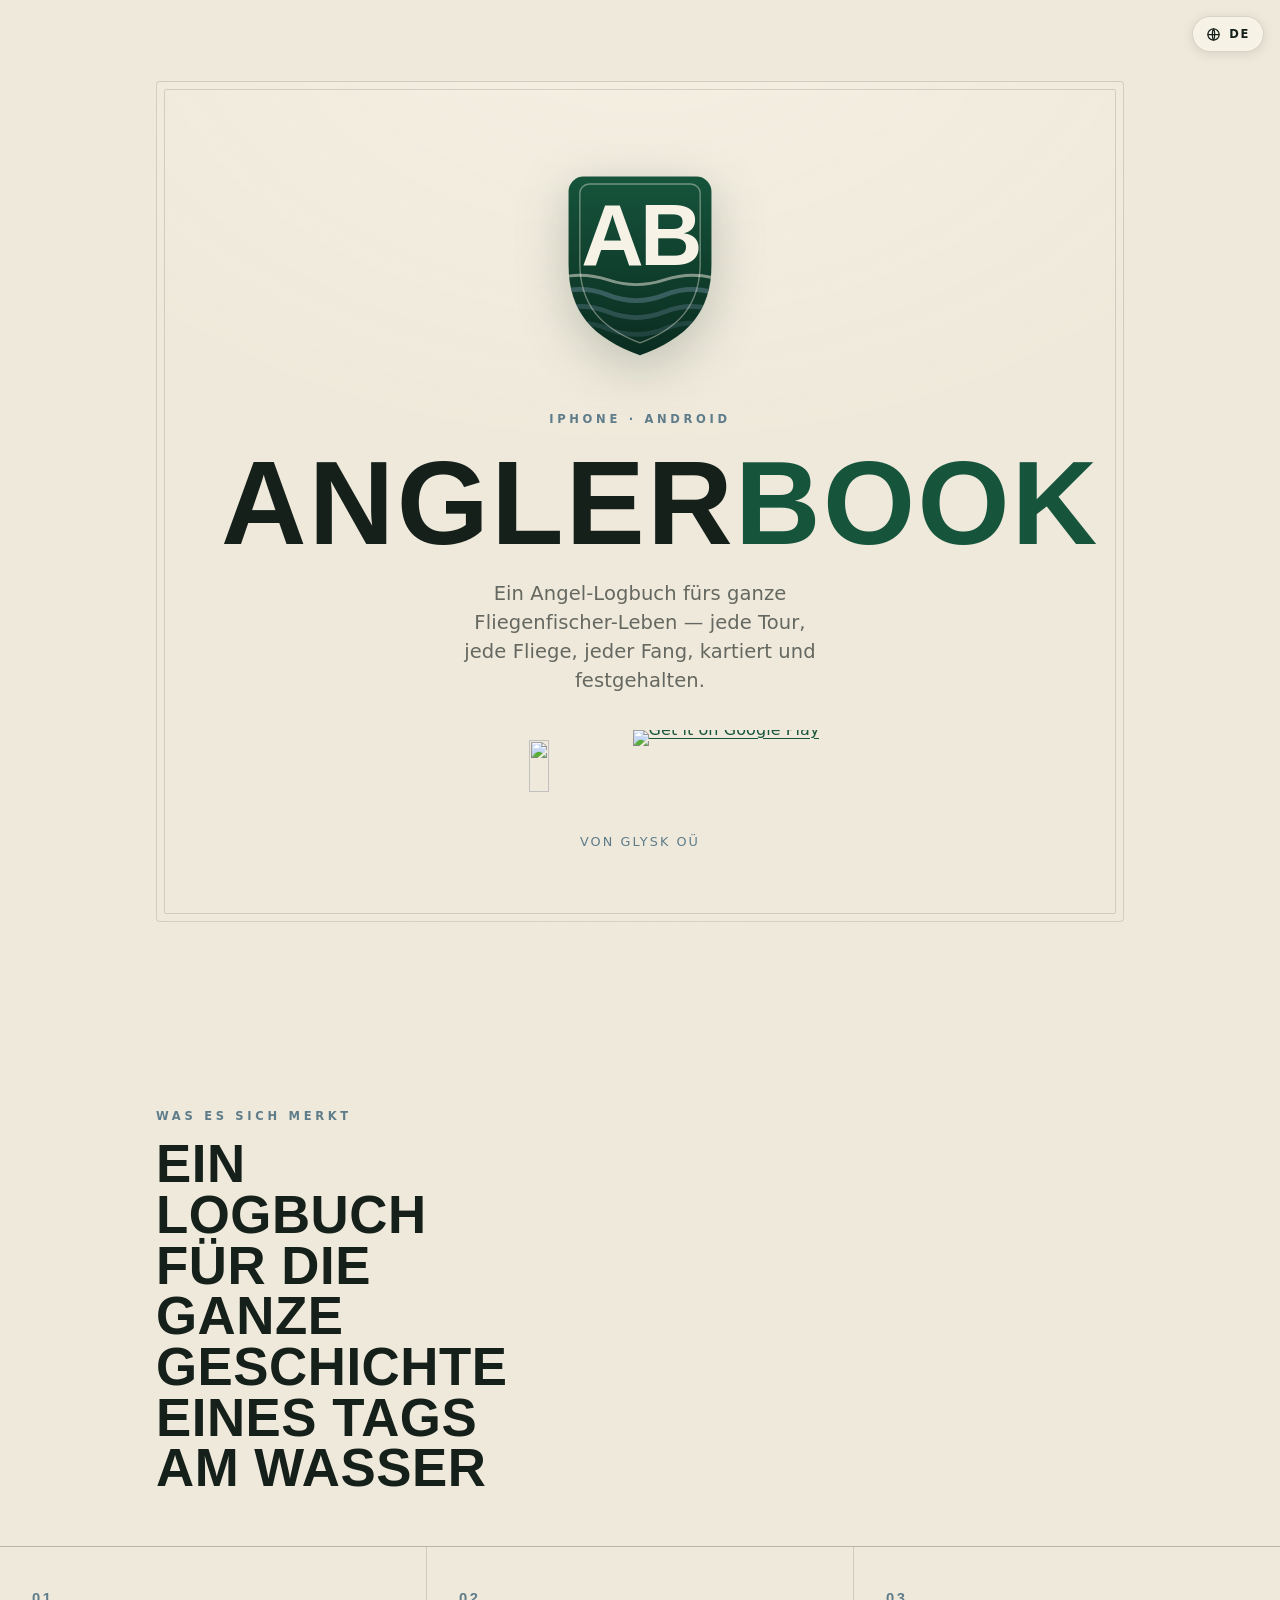
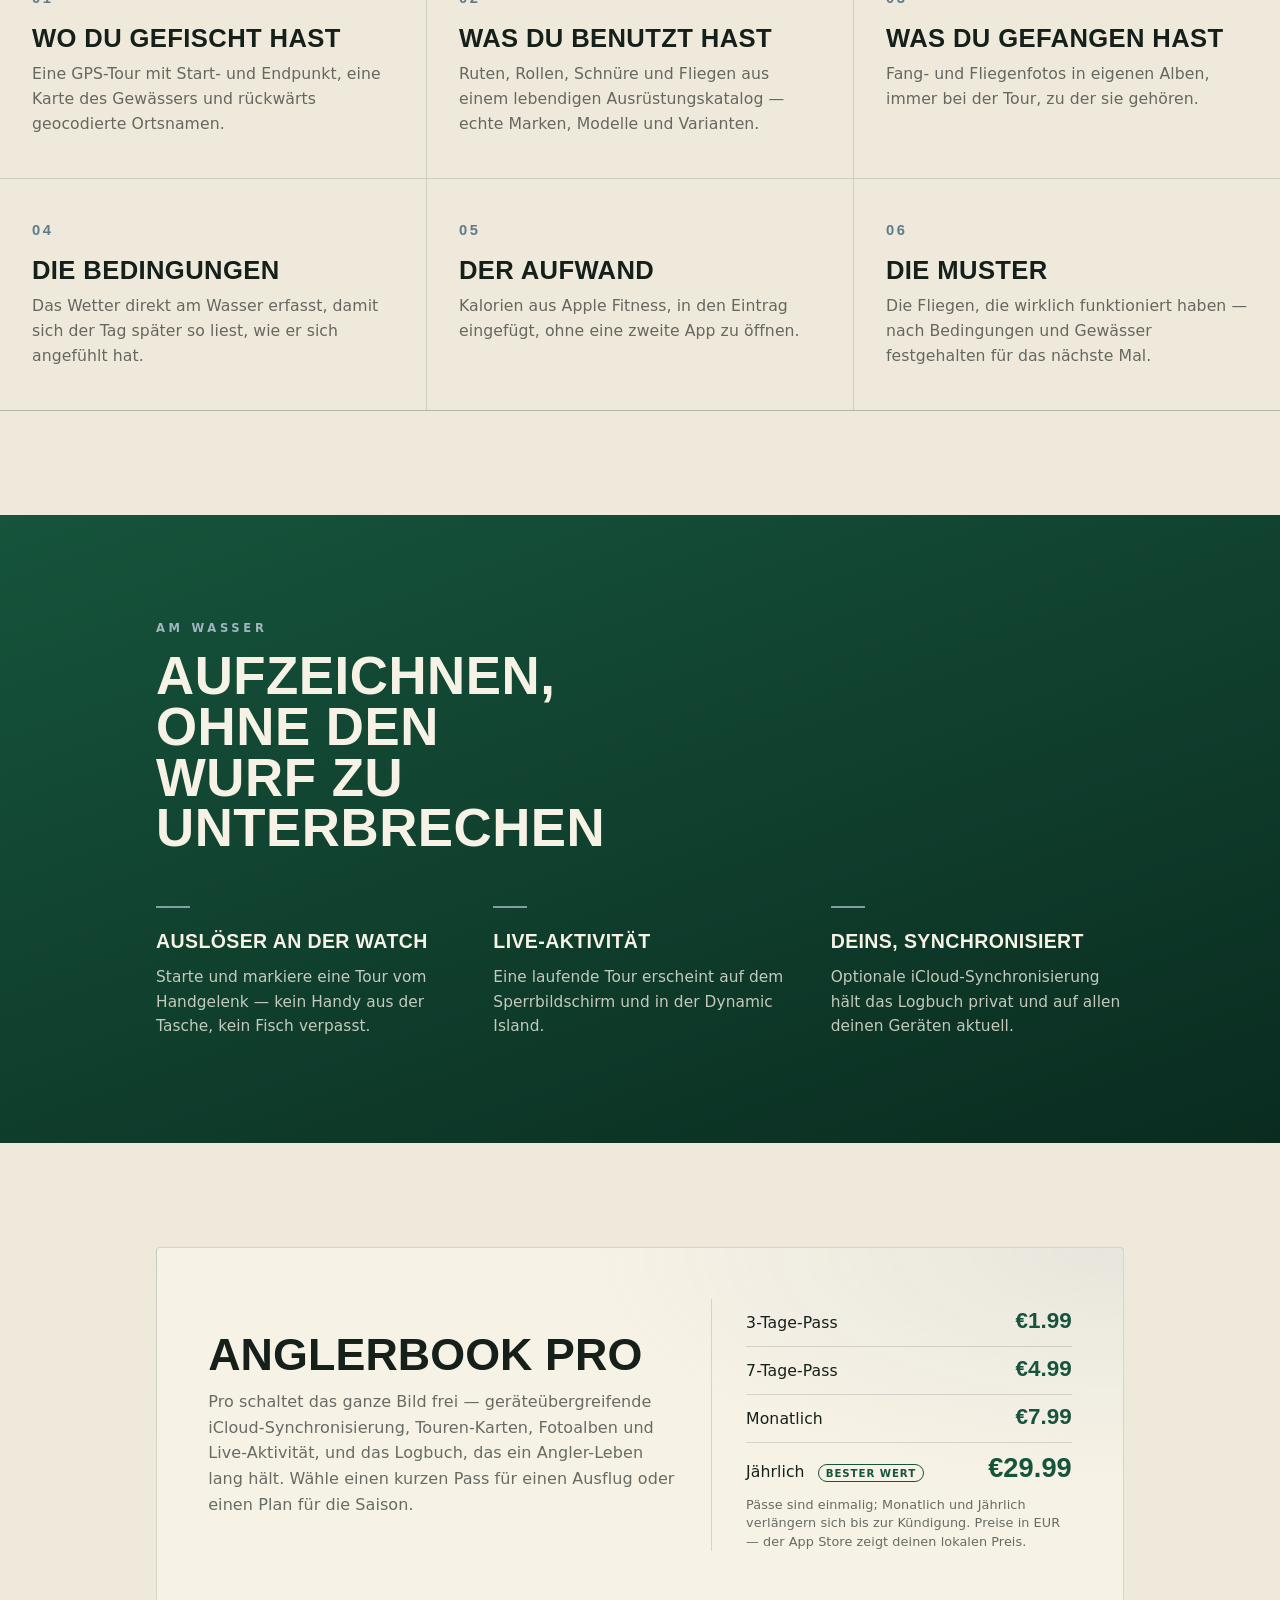
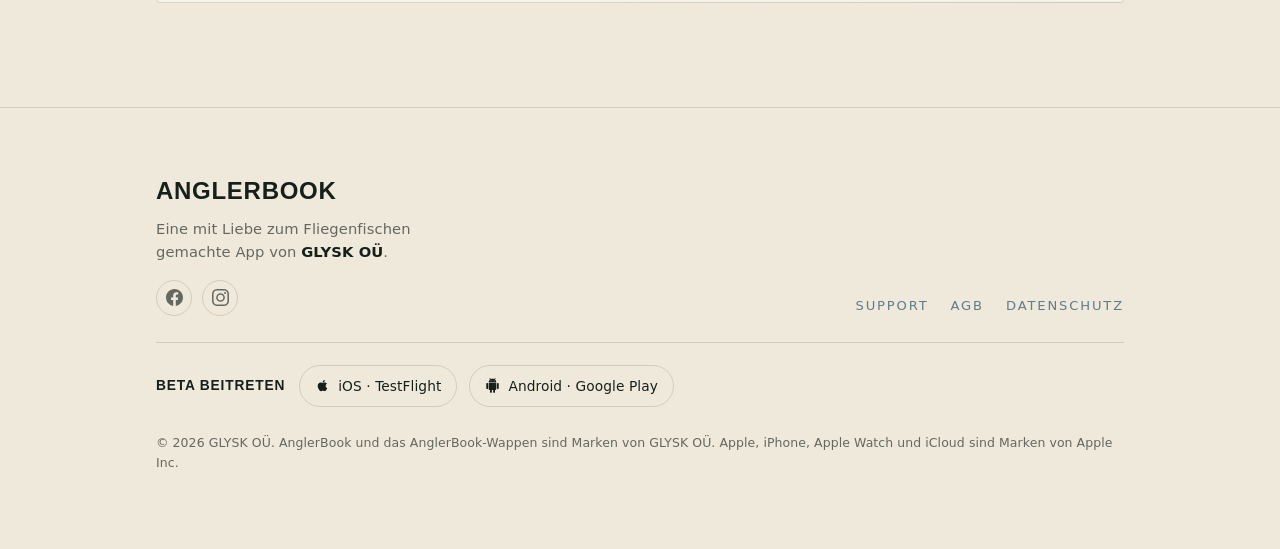
==== commit 42825c99: "Messaging: reposition as iPhone + Android (eyebrow, meta/OG descriptions); marketing page no longer " ====
--- a/de/index.html
+++ b/de/index.html
@@ -4,13 +4,13 @@
 <meta charset="utf-8">
 <meta name="viewport" content="width=device-width, initial-scale=1">
 <title>AnglerBook — Ein Angel-Logbuch fürs ganze Fliegenfischer-Leben</title>
-<meta name="description" content="AnglerBook ist ein Fliegenfisch-Logbuch für iPhone und Apple Watch. Kartiere jede Tour, erfasse deine Ausrüstung und die Fliegen, die funktioniert haben, speichere Fangfotos und führe ein Logbuch, das ein Angler-Leben lang hält.">
+<meta name="description" content="AnglerBook ist ein Fliegenfisch-Logbuch für iPhone und Android. Kartiere jede Tour, erfasse deine Ausrüstung und die Fliegen, die funktioniert haben, speichere Fangfotos und führe ein Logbuch, das ein Angler-Leben lang hält.">
 <meta name="theme-color" content="#16543C">
 <link rel="icon" href="/favicon.svg" type="image/svg+xml">
 <link rel="apple-touch-icon" href="/favicon.svg">
 <meta property="og:type" content="website">
 <meta property="og:title" content="AnglerBook — Ein Angel-Logbuch fürs ganze Fliegenfischer-Leben">
-<meta property="og:description" content="Kartiere jede Tour, erfasse deine Ausrüstung und die Fliegen, die funktioniert haben, und führe ein Logbuch, das ein Angler-Leben lang hält. Für iPhone und Apple Watch.">
+<meta property="og:description" content="Kartiere jede Tour, erfasse deine Ausrüstung und die Fliegen, die funktioniert haben, und führe ein Logbuch, das ein Angler-Leben lang hält. Für iPhone und Android.">
 <meta property="og:url" content="https://anglerbook.fun/de/">
 <meta property="og:image" content="https://anglerbook.fun/og-image.png">
 <meta name="twitter:card" content="summary_large_image">
@@ -63,7 +63,7 @@
         <text x="100" y="118" text-anchor="middle" fill="#F7F2E6" font-size="92" font-weight="800" font-family="'Big Shoulders Display', sans-serif" letter-spacing="-4">AB</text>
       </svg>
 
-      <p class="eyebrow">iPhone · Apple Watch</p>
+      <p class="eyebrow">iPhone · Android</p>
       <h1 class="wordmark">Angler<span class="b">book</span></h1>
       <p class="lede">Ein Angel-Logbuch fürs ganze Fliegenfischer-Leben — jede Tour, jede Fliege, jeder Fang, kartiert und festgehalten.</p>
       <div class="store-row">
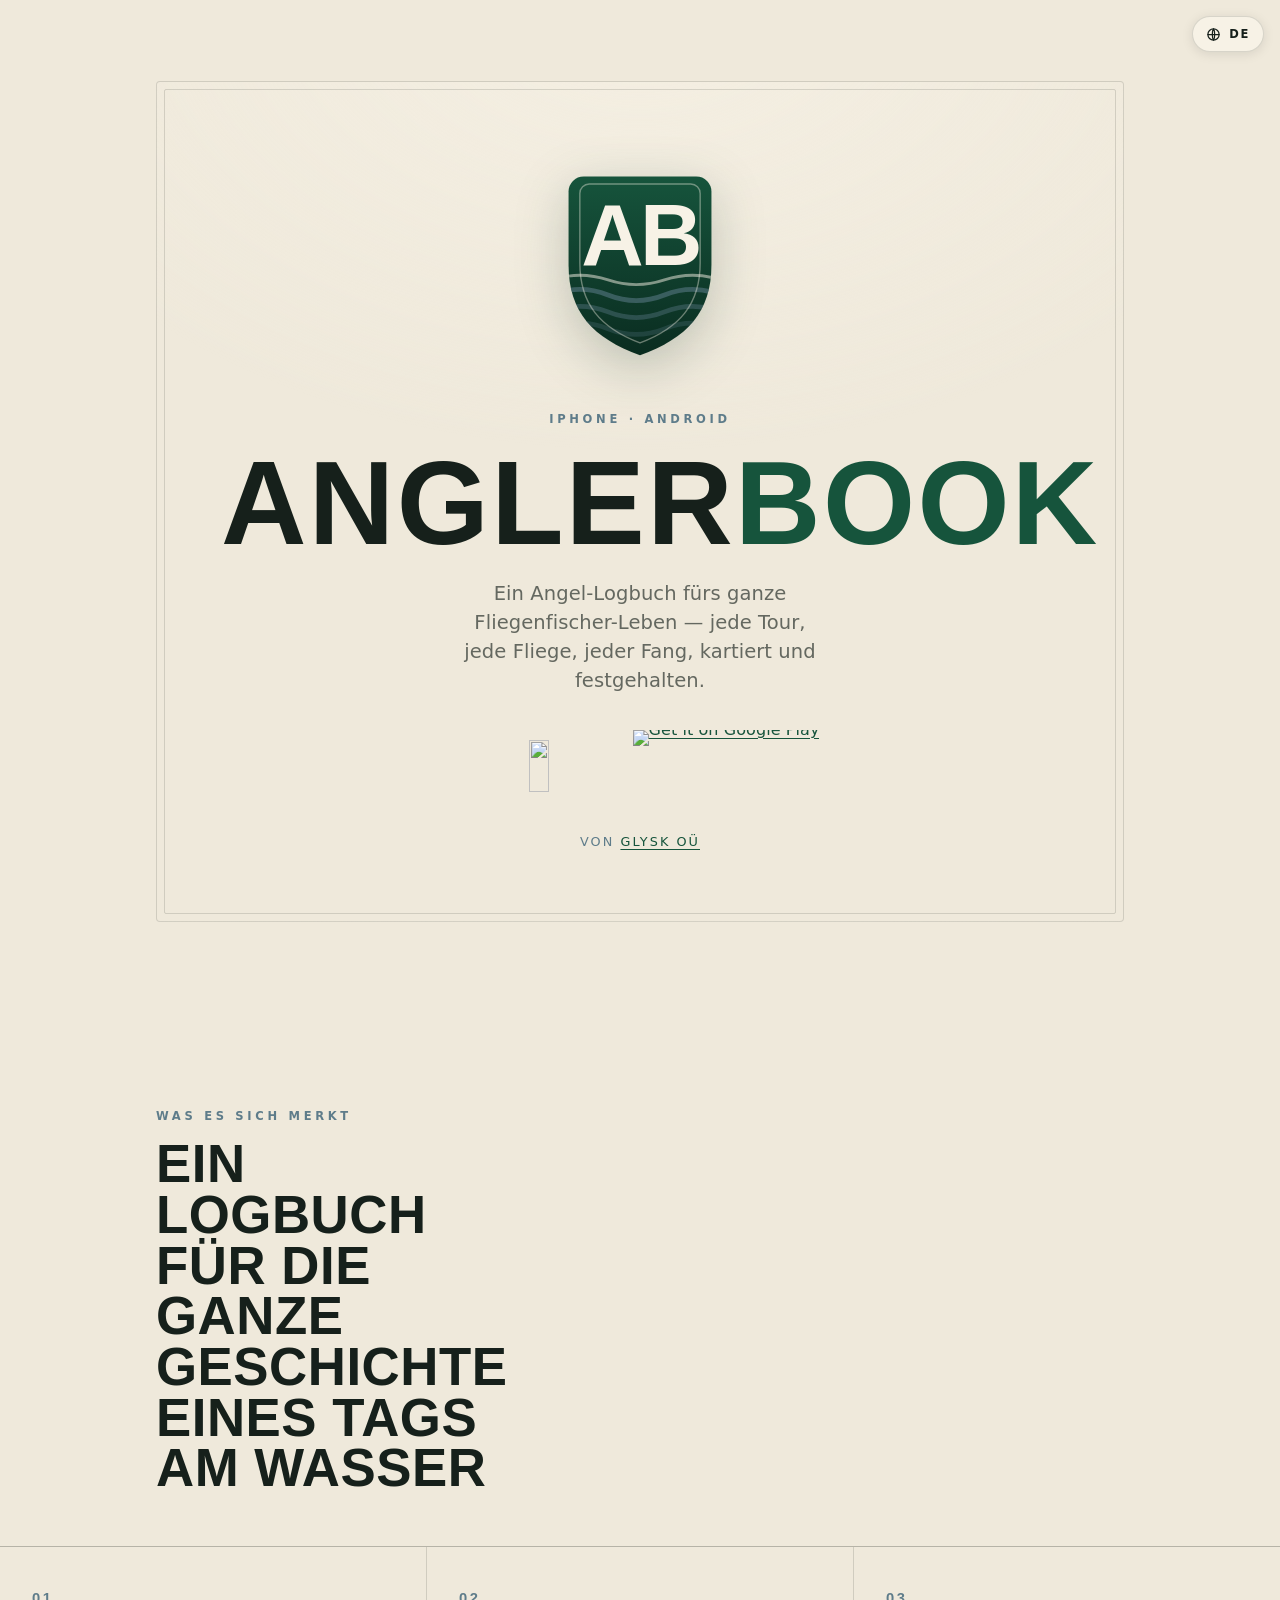
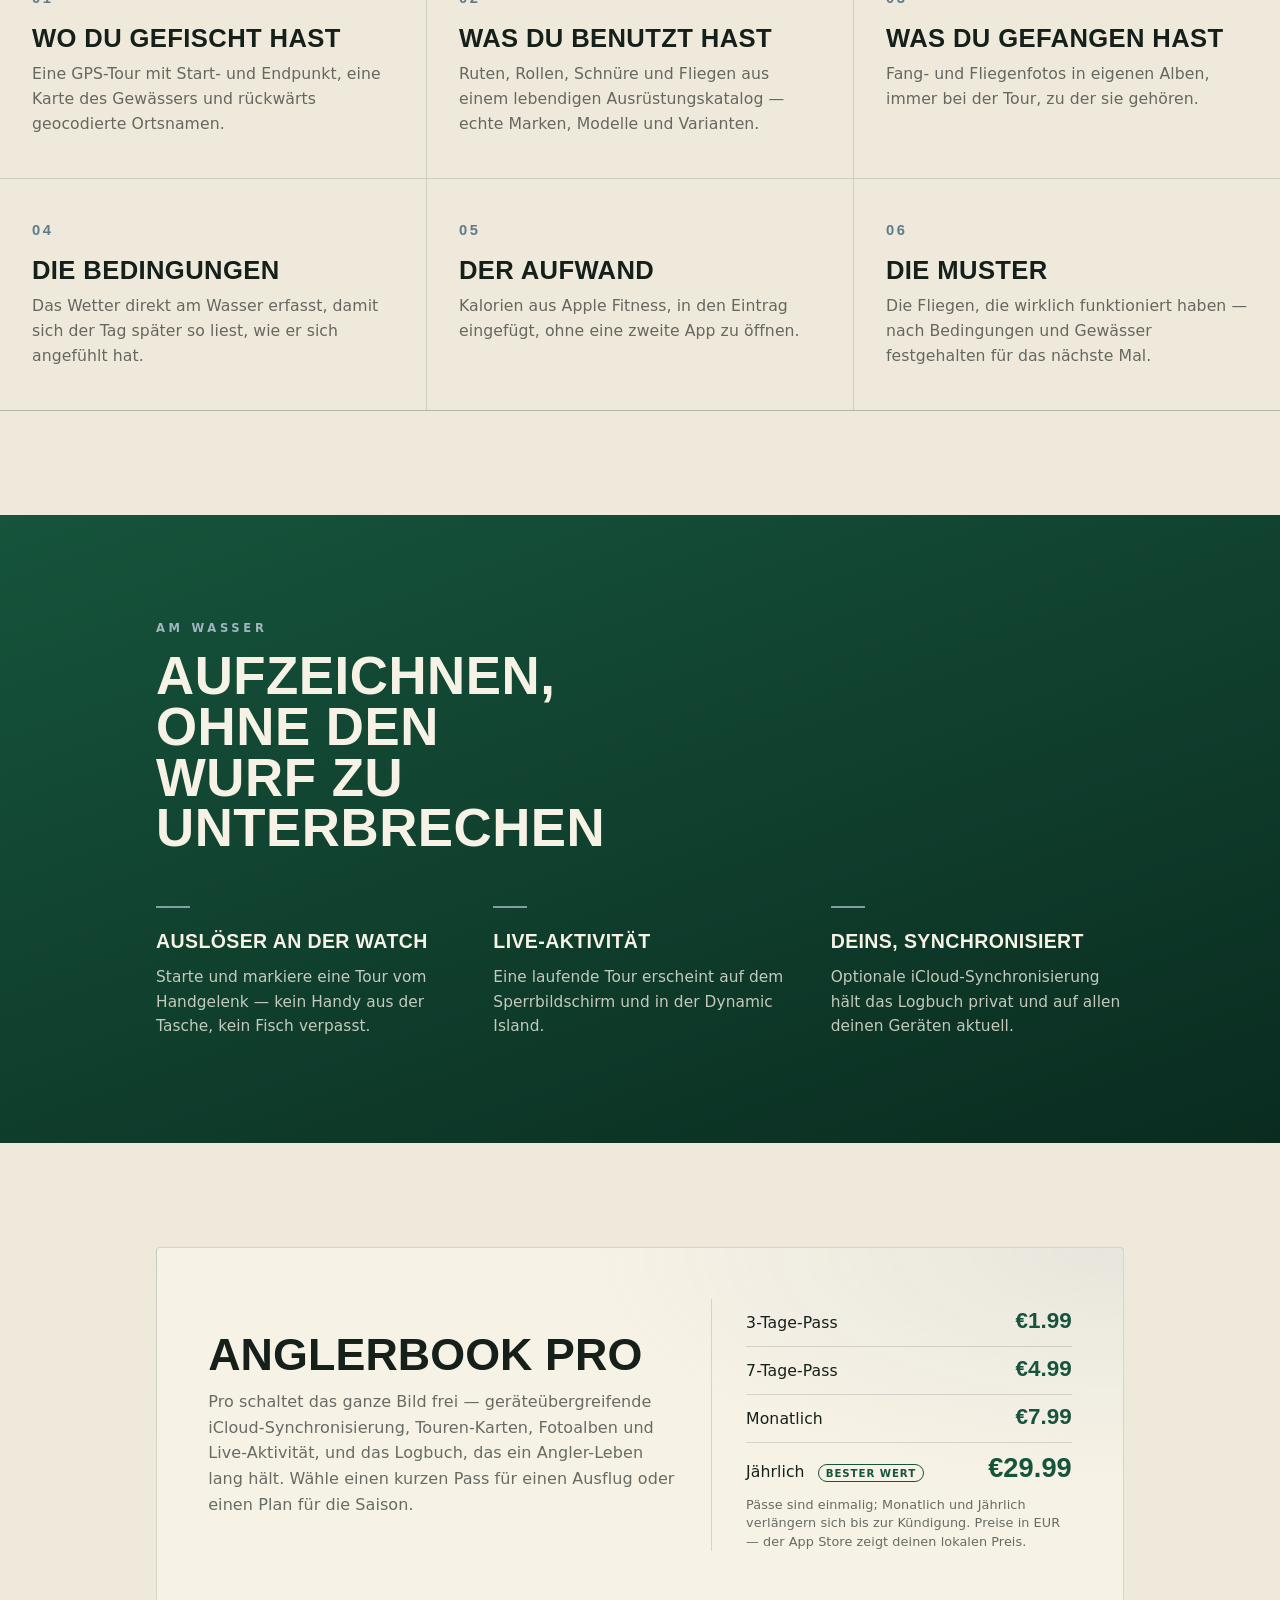
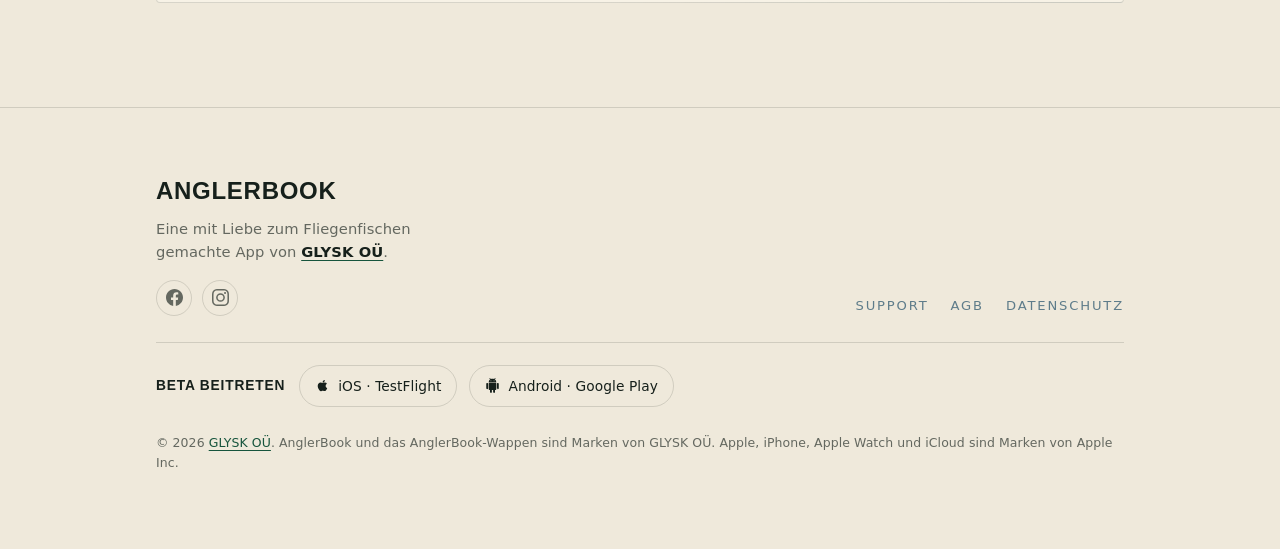
==== commit 2b16ac59: "Link GLYSK OÜ brand mentions to glysk.eu (hero/footer credit, copyright, legal publisher lines)" ====
--- a/de/index.html
+++ b/de/index.html
@@ -74,7 +74,7 @@
         <a class="gp-cta" href="https://play.google.com/store/apps/details?id=eu.glysk.anglerbook" aria-label="Get AnglerBook on Google Play"><img class="gp-badge" src="/assets/google-play-badge.png" alt="Get it on Google Play"></a>
 
       </div>
-      <p class="credit">Von GLYSK&nbsp;OÜ</p>
+      <p class="credit">Von <a href="https://glysk.eu" target="_blank" rel="noopener">GLYSK&nbsp;OÜ</a></p>
     </div>
   </div>
 </header>
@@ -171,7 +171,7 @@
     <div class="foot-grid">
       <div>
         <div class="foot-mark">AnglerBook</div>
-        <p class="foot-credit">Eine mit Liebe zum Fliegenfischen gemachte App von <strong>GLYSK&nbsp;OÜ</strong>.</p>
+        <p class="foot-credit">Eine mit Liebe zum Fliegenfischen gemachte App von <a href="https://glysk.eu" target="_blank" rel="noopener"><strong>GLYSK&nbsp;OÜ</strong></a>.</p>
         <div class="foot-social">
           <a href="https://www.facebook.com/profile.php?id=61591862342798" target="_blank" rel="noopener" aria-label="AnglerBook on Facebook"><svg viewBox="0 0 24 24" fill="currentColor" aria-hidden="true"><path d="M24 12.07C24 5.4 18.63 0 12 0S0 5.4 0 12.07C0 18.1 4.39 23.1 10.13 24v-8.44H7.08v-3.49h3.05V9.41c0-3.02 1.79-4.69 4.53-4.69 1.31 0 2.68.24 2.68.24v2.97h-1.51c-1.49 0-1.96.93-1.96 1.89v2.25h3.33l-.53 3.49h-2.8V24C19.61 23.1 24 18.1 24 12.07z"/></svg></a>
           <a href="https://www.instagram.com/anglerbook.fun/" target="_blank" rel="noopener" aria-label="AnglerBook on Instagram"><svg viewBox="0 0 24 24" fill="currentColor" aria-hidden="true"><path d="M12 2.16c3.2 0 3.58.01 4.85.07 1.17.05 1.8.25 2.23.41.56.22.96.48 1.38.9.42.42.68.82.9 1.38.16.42.36 1.06.41 2.23.06 1.27.07 1.65.07 4.85s-.01 3.58-.07 4.85c-.05 1.17-.25 1.8-.41 2.23-.22.56-.48.96-.9 1.38-.42.42-.82.68-1.38.9-.42.16-1.06.36-2.23.41-1.27.06-1.65.07-4.85.07s-3.58-.01-4.85-.07c-1.17-.05-1.8-.25-2.23-.41-.56-.22-.96-.48-1.38-.9-.42-.42-.68-.82-.9-1.38-.16-.42-.36-1.06-.41-2.23-.06-1.27-.07-1.65-.07-4.85s.01-3.58.07-4.85c.05-1.17.25-1.8.41-2.23.22-.56.48-.96.9-1.38.42-.42.82-.68 1.38-.9.42-.16 1.06-.36 2.23-.41 1.27-.06 1.65-.07 4.85-.07M12 0C8.74 0 8.33.01 7.05.07 5.78.13 4.9.33 4.14.63 3.35.94 2.68 1.35 2.01 2.01 1.35 2.68.94 3.35.63 4.14.33 4.9.13 5.78.07 7.05.01 8.33 0 8.74 0 12s.01 3.67.07 4.95c.06 1.27.26 2.15.56 2.91.31.79.72 1.46 1.38 2.13.67.66 1.34 1.07 2.13 1.38.76.3 1.64.5 2.91.56C8.33 23.99 8.74 24 12 24s3.67-.01 4.95-.07c1.27-.06 2.15-.26 2.91-.56.79-.31 1.46-.72 2.13-1.38.66-.67 1.07-1.34 1.38-2.13.3-.76.5-1.64.56-2.91.06-1.28.07-1.69.07-4.95s-.01-3.67-.07-4.95c-.06-1.27-.26-2.15-.56-2.91-.31-.79-.72-1.46-1.38-2.13-.67-.66-1.34-1.07-2.13-1.38-.76-.3-1.64-.5-2.91-.56C15.67.01 15.26 0 12 0z M12 5.84A6.16 6.16 0 1 0 12 18.16 6.16 6.16 0 0 0 12 5.84M12 16a4 4 0 1 1 0-8 4 4 0 0 1 0 8z M18.41 4.15a1.44 1.44 0 1 0 0 2.88 1.44 1.44 0 0 0 0-2.88z"/></svg></a>
@@ -195,7 +195,7 @@
         Android &middot; Google Play
       </a>
     </div>
-    <p class="foot-legal">© <span id="yr">2026</span> GLYSK&nbsp;OÜ. AnglerBook und das AnglerBook-Wappen sind Marken von GLYSK&nbsp;OÜ. Apple, iPhone, Apple Watch und iCloud sind Marken von Apple Inc.</p>
+    <p class="foot-legal">© <span id="yr">2026</span> <a href="https://glysk.eu" target="_blank" rel="noopener">GLYSK&nbsp;OÜ</a>. AnglerBook und das AnglerBook-Wappen sind Marken von GLYSK&nbsp;OÜ. Apple, iPhone, Apple Watch und iCloud sind Marken von Apple Inc.</p>
   </div>
 </footer>
 
